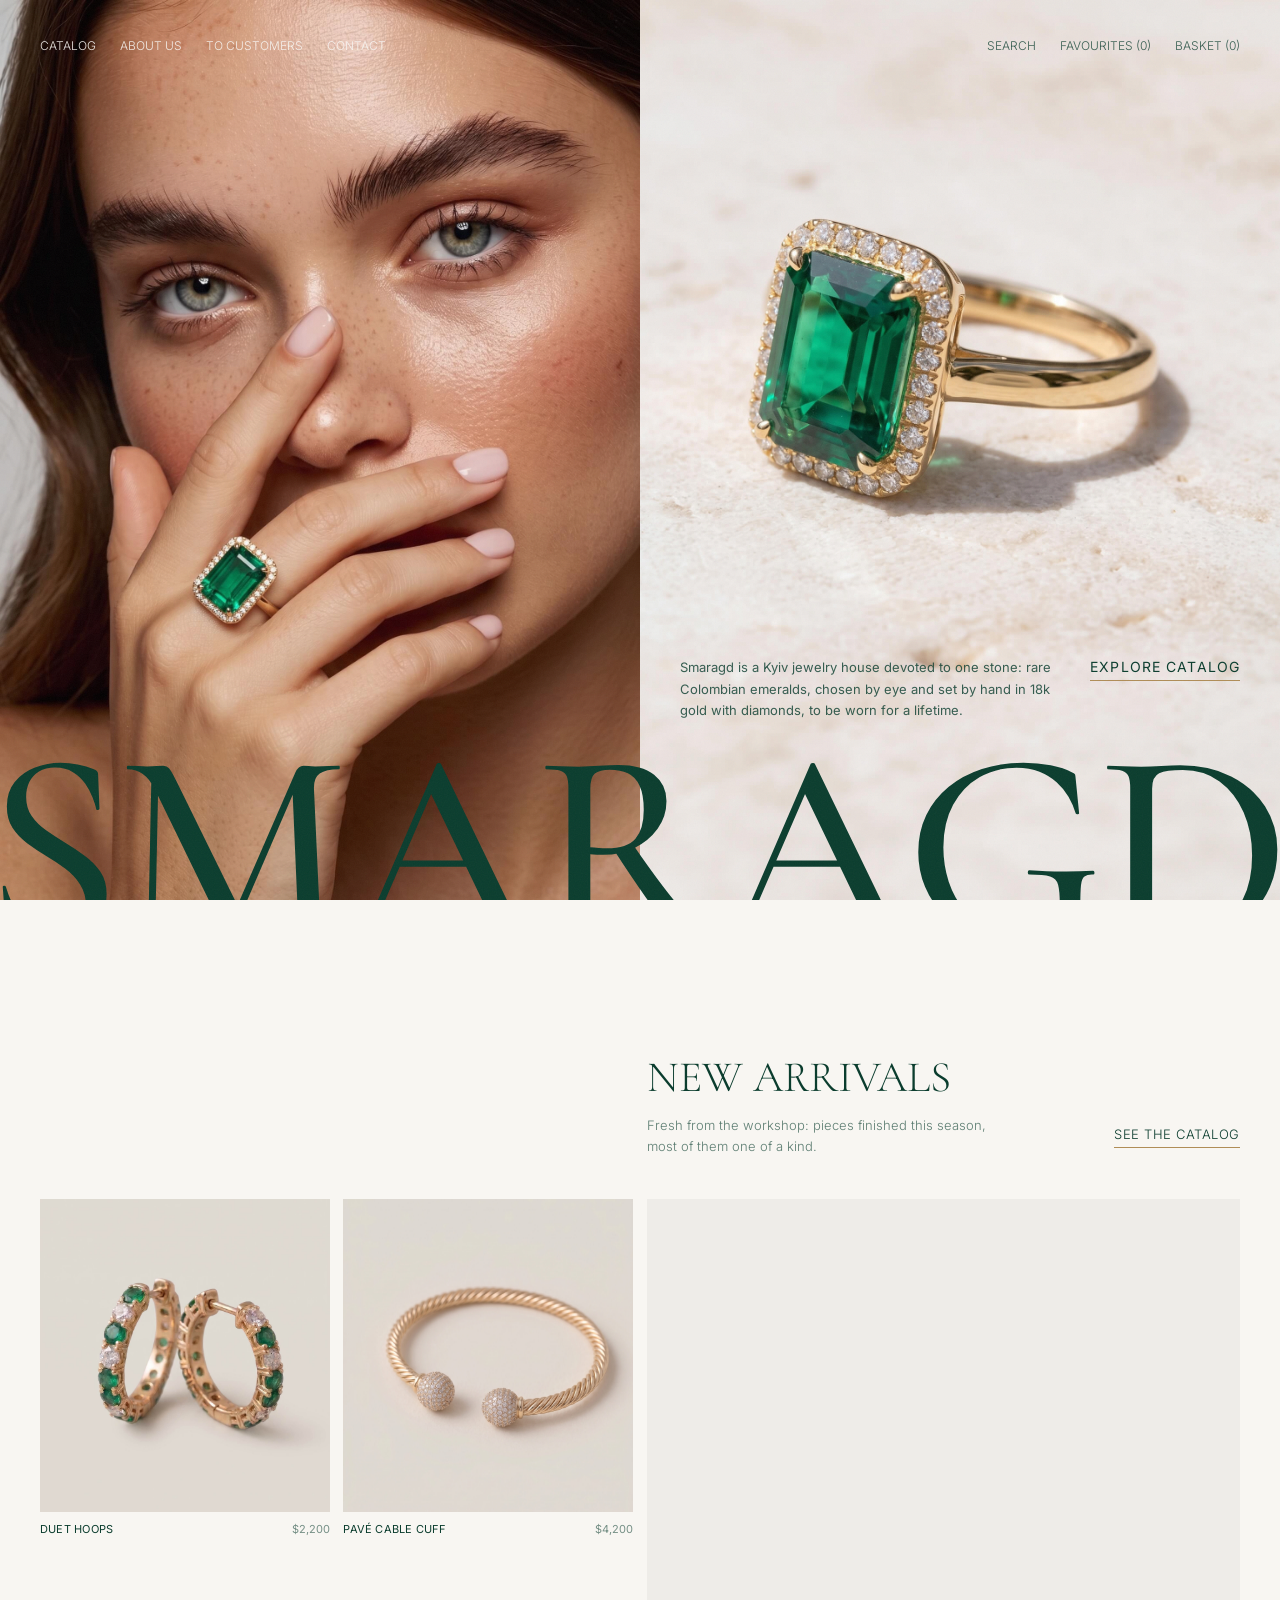
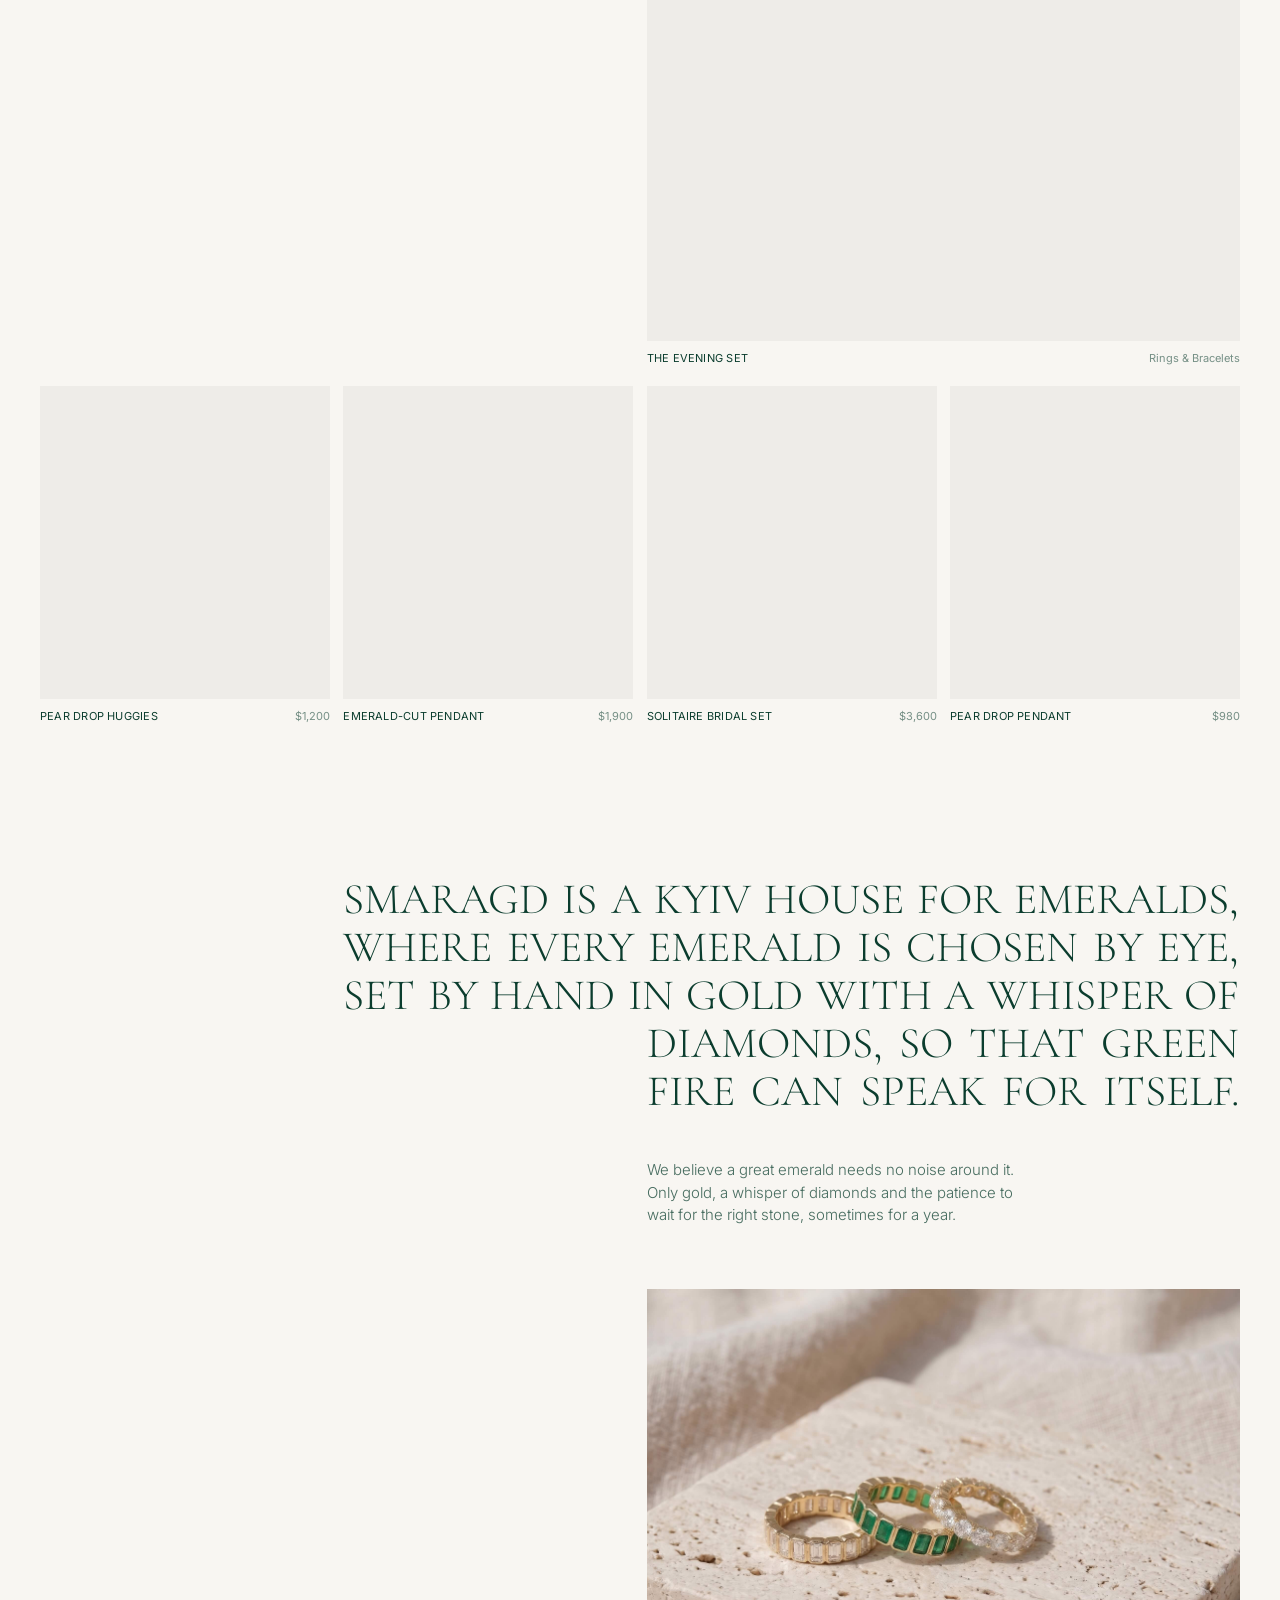
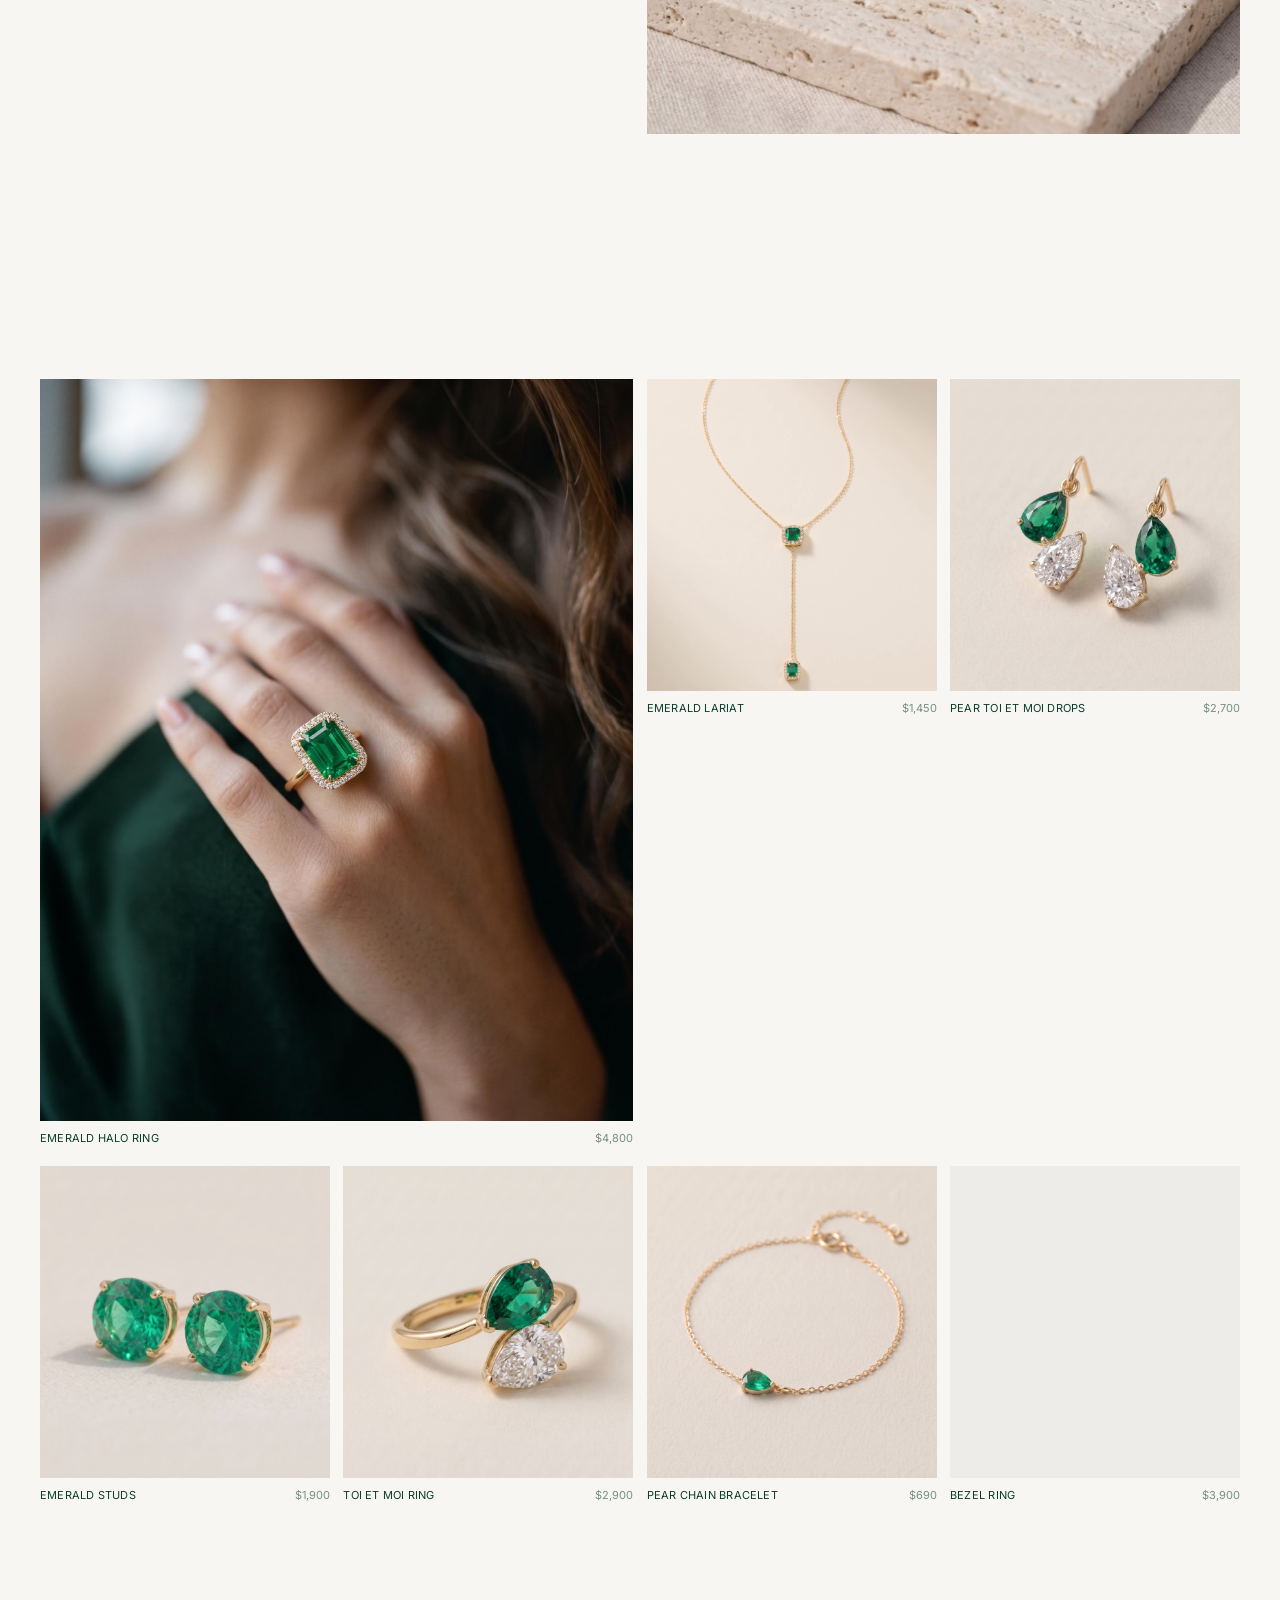
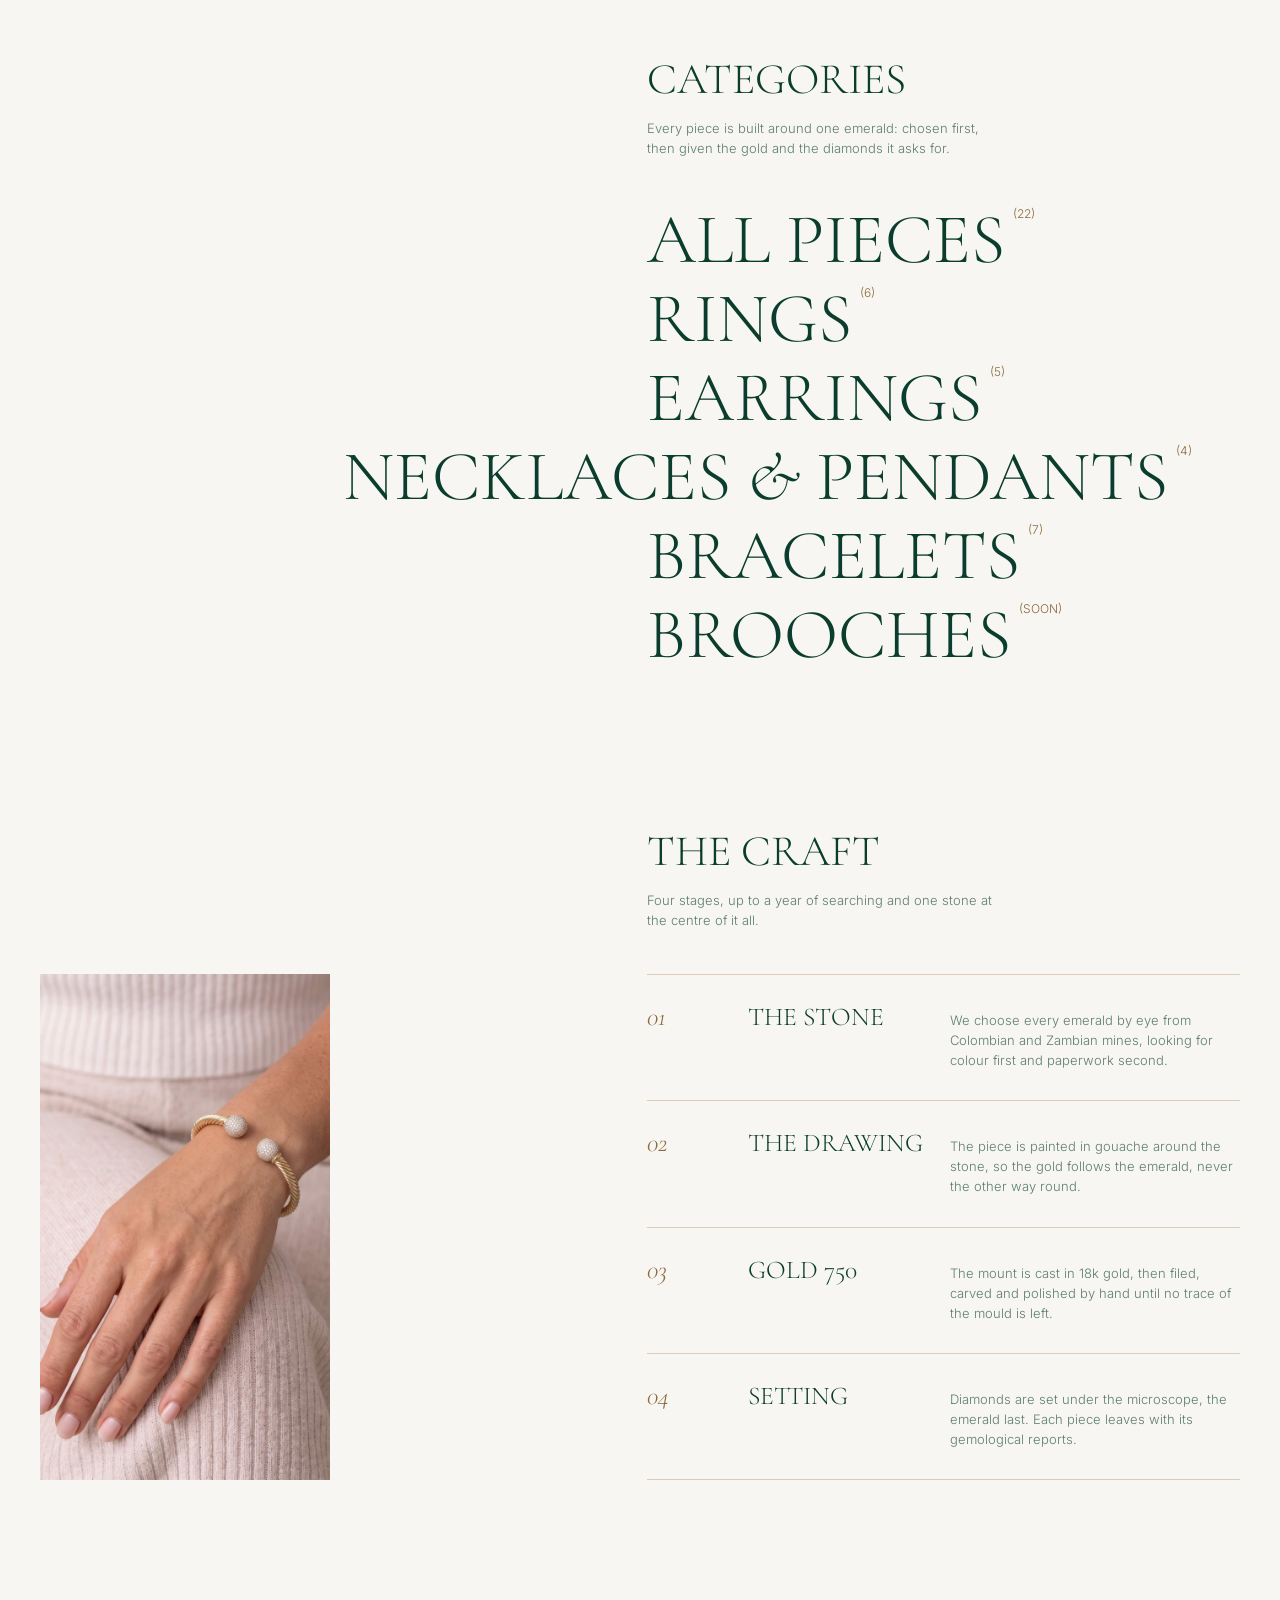
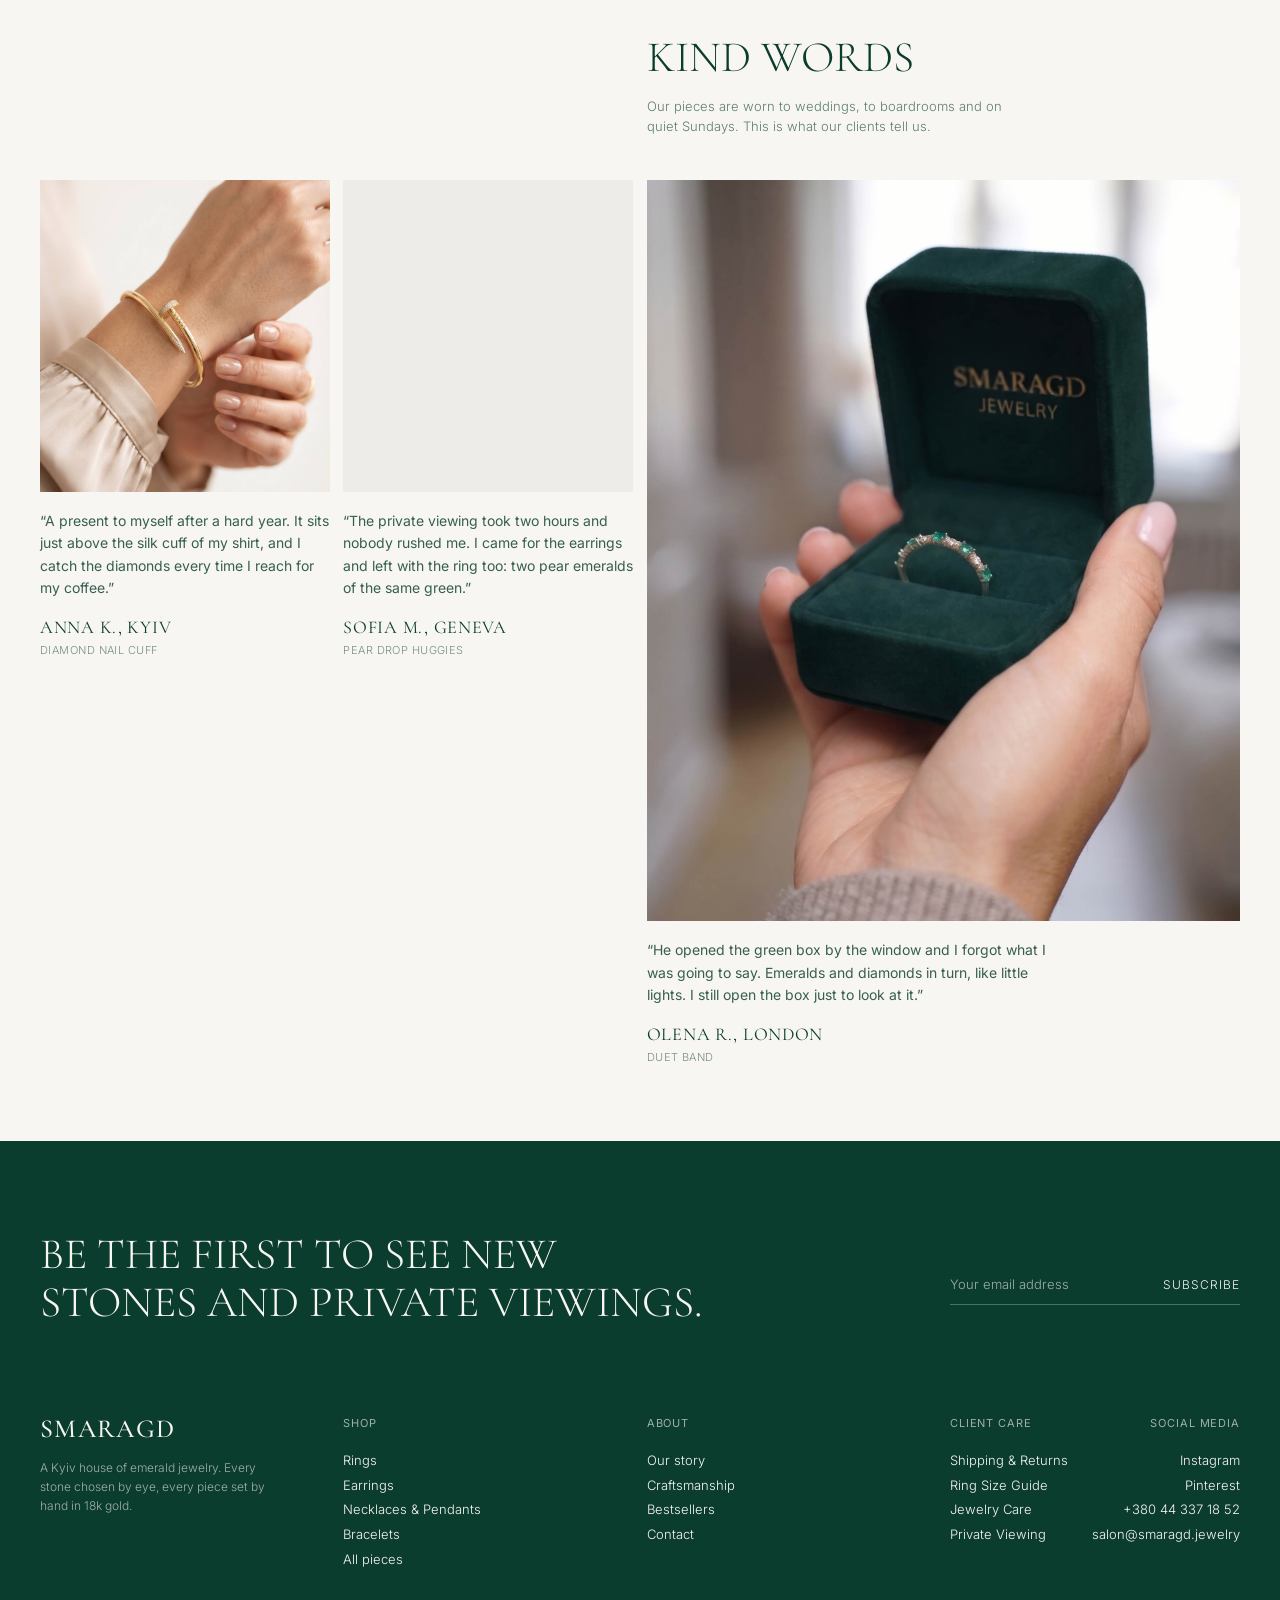
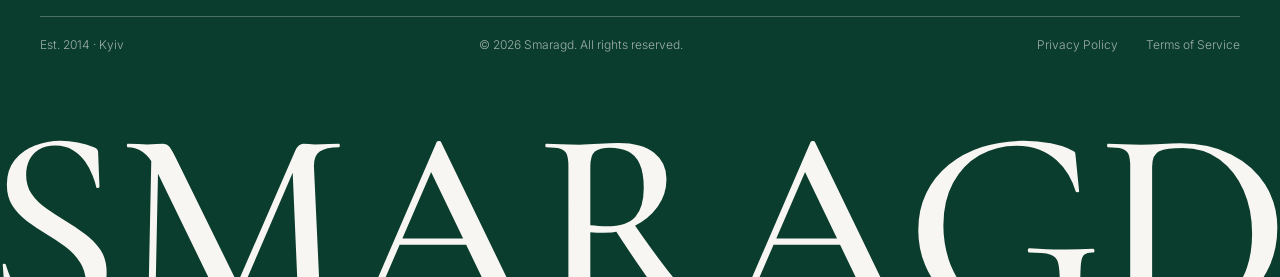
==== index.html @ 3325d234 "Add files via upload" ====
<!doctype html>
<html lang="en">
<head>
<meta charset="utf-8">
<meta name="viewport" content="width=device-width, initial-scale=1">
<title>SMARAGD — Fine Emerald Jewelry in Gold &amp; Diamonds</title>
<meta name="description" content="SMARAGD — fine jewelry with Colombian and Zambian emeralds, 18k gold and diamonds. One-of-a-kind pieces and private viewings by appointment.">
<meta property="og:title" content="SMARAGD — Fine Emerald Jewelry in Gold &amp; Diamonds">
<meta property="og:site_name" content="SMARAGD">
<meta property="og:description" content="Fine jewelry with Colombian and Zambian emeralds, 18k gold and diamonds. Private viewings in Kyiv.">
<meta property="og:image" content="/icons/og-image.jpg">
<meta name="twitter:card" content="summary_large_image">
<link rel="icon" href="icons/favicon.ico" sizes="any">
<link rel="icon" href="icons/favicon.svg" type="image/svg+xml">
<link rel="apple-touch-icon" href="icons/apple-touch-icon.png">
<link rel="manifest" href="site.webmanifest">
<meta name="theme-color" content="#0b3d2e">
<!-- the first screen: both necklace shots are needed immediately -->
<link rel="preload" as="image" href="img/hero-model.jpg" fetchpriority="high">
<link rel="preconnect" href="https://fonts.googleapis.com">
<link rel="preconnect" href="https://fonts.gstatic.com" crossorigin>
<link href="https://fonts.googleapis.com/css2?family=Cormorant+Garamond:ital,wght@0,300;0,400;0,500;1,300;1,400&family=Inter:wght@300;400;500&display=swap" rel="stylesheet">
<style>
  :root {
    --ink: #0b3d2e;
    --muted: rgba(11, 61, 46, .66);
    --line: rgba(176, 141, 87, .38);   /* thin gold rule */
    --gold: #b08d57;                   /* lines, hover, callouts */
    --gold-ink: #8a6a3b;               /* gold text: prices, numbers (readable on ivory) */
    --serif: "Cormorant Garamond", Georgia, serif;
    --sans: "Inter", system-ui, sans-serif;
    --ease: cubic-bezier(.19, 1, .22, 1);
    --reveal: 200px;
    --gx: -999px;
    --gy: -999px;

    /* site grid (from the reference): 12 columns, 40px side margins, gutter ≈1.6% of the content */
    --gut: clamp(10px, 1.04vw, 20px);   /* 20px at 1920, 15px at 1440 */
    /* one column; % resolves against whatever box uses it */
    --c: calc((100% - 11 * var(--gut)) / 12);
  }
  /* offset to the start of column N: calc(var(--c) * (N-1) + var(--gut) * (N-1)) */
  .g12 { display: grid; grid-template-columns: repeat(12, minmax(0, 1fr)); column-gap: var(--gut); }

  * { box-sizing: border-box; margin: 0; padding: 0; letter-spacing: 0; }

  body {
    overflow-x: hidden;
    color: var(--ink);
    font-family: var(--sans);
    font-weight: 300;
    background-color: #f8f6f2;
    -webkit-font-smoothing: antialiased;
  }

  a { color: inherit; text-decoration: none; }

  .stage { position: relative; width: 100%; height: 100svh; }

  /* ---------- fixed backdrop: ivory gradient + ornament ---------- */
  .backdrop {
    position: fixed; inset: 0; z-index: 0; overflow: hidden; pointer-events: none;
    background:
      radial-gradient(ellipse 60% 50% at 50% 110%, rgba(11, 61, 46, .04), transparent 70%),
      linear-gradient(180deg, #fbfaf7 0%, #f8f6f2 50%, #f2efe9 100%);
  }
  /* two whole sprigs, mirrored, rising from the lower corners: nothing cropped by the screen edge,
     nothing behind the titles or the text (the parallax moves them only a few px) */
  .orn {
    display: none;   /* v2: a clean, airy ground like the reference */
    position: absolute; inset: 0; z-index: 0;
    opacity: .3; pointer-events: none;
    will-change: transform;
  }
  .orn img { position: absolute; height: auto; width: min(15vw, 22vh); bottom: 2vh; }
  .orn .v1 { left: 2vw; }
  .orn .v2 { right: 2vw; transform: scaleX(-1); }

  /* ---------- nav: same order as the inner pages — links left, logo centre, tools right ---------- */
  .nav {
    position: absolute; z-index: 20; top: 0; left: 0; right: 0;
    padding: 28px 40px 0;
    display: grid; grid-template-columns: 1fr auto 1fr; align-items: center;
  }
  .logo { font-family: var(--serif); font-size: clamp(24px, 2.2vw, 34px); font-weight: 500; text-transform: uppercase; letter-spacing: .05em; }
  .links, .tools { display: flex; gap: 24px; font-size: 12px; text-transform: uppercase; }
  .tools { justify-self: end; }
  .links a, .tools a, .burger { opacity: .8; transition: opacity .3s; }
  .links a:hover, .tools a:hover, .burger:hover { opacity: 1; }
  .burger { display: none; background: none; border: 0; padding: 0; font: inherit; font-size: 12px; text-transform: uppercase; color: inherit; }
  /* the menu covers the whole screen under the header bar (z-index -1 inside the nav keeps the bar on top) */
  .mmenu {
    position: fixed; inset: 0; z-index: -1; display: flex; flex-direction: column;
    padding: 104px 20px 28px; background: #f8f6f2; overflow-y: auto;
    opacity: 0; visibility: hidden; transition: opacity .45s var(--ease), visibility .45s;
  }
  .nav.open .mmenu { opacity: 1; visibility: visible; }
  .mm-links a {
    display: block; padding: 9px 0; font-family: var(--serif); font-size: 32px; line-height: 1.1; text-transform: uppercase;
    opacity: 0; transform: translateY(14px); transition: opacity .5s var(--ease), transform .6s var(--ease);
  }
  .nav.open .mm-links a { opacity: 1; transform: none; }
  .mm-links a:nth-child(2) { transition-delay: .04s; } .mm-links a:nth-child(3) { transition-delay: .08s; }
  .mm-links a:nth-child(4) { transition-delay: .12s; } .mm-links a:nth-child(5) { transition-delay: .16s; }
  .mm-links a:nth-child(6) { transition-delay: .2s; }
  .mm-foot { margin-top: auto; padding-top: 28px; }
  .mm-cta {
    display: block; padding: 17px 0; text-align: center; background: var(--ink); color: #f8f6f2;
    font-size: 12px; letter-spacing: .08em; text-transform: uppercase;
  }
  .mm-contacts { margin: 22px 0 14px; font-size: 15px; line-height: 1.9; }
  .mm-contacts a { display: block; }
  .mm-small { font-size: 12px; line-height: 1.7; color: rgba(11, 61, 46, .6); }
  html.menu-open { overflow: hidden; }   /* the page under the menu does not scroll */
  .nav-l { display: flex; align-items: center; }
  .sr-title { position: absolute; width: 1px; height: 1px; overflow: hidden; clip: rect(0 0 0 0); white-space: nowrap; }

  /* ---------- v4 first screen: a diptych under a transparent header — the model (columns 1–6), the ring on stone (7–12);
     the H1 is the wordmark SMARAGD from screen edge to screen edge, its foot cut off by the bottom of the screen;
     above it a three-line note from the middle + 40px and the catalogue link on the right guide, tops aligned. js fits it all ---------- */
  .diptych { position: absolute; inset: 0; z-index: 2; display: grid; grid-template-columns: 1fr 1fr; overflow: hidden; }
  .dp-photo { position: relative; margin: 0; overflow: hidden; }
  .dp-photo img { position: absolute; inset: 0; width: 100%; height: 100%; object-fit: cover; }
  .dp-model img { object-position: 50% 25%; }
  .dp-ring img { inset: auto; height: auto; transition: transform 1.2s var(--ease); }   /* size and place: js */
  .dp-ring:hover img { transform: scale(1.025); }
  /* the piece's name and price above the ring, on a hairline leader that drops to the halo (js sets left / top);
     shown on hover / keyboard focus: the line draws down, the words fade in */
  .dp-tag {
    position: absolute; z-index: 2; left: 0; top: 0; translate: -50% -100%;
    display: flex; flex-direction: column; align-items: center;
    pointer-events: none;
  }
  .dp-tag-text {
    display: flex; gap: 14px; align-items: baseline; white-space: nowrap; padding-bottom: 12px;
    font-size: 12px; font-weight: 400; text-transform: uppercase; letter-spacing: .08em; color: var(--ink);
    opacity: 0; transform: translateY(6px); transition: opacity .5s var(--ease) .15s, transform .5s var(--ease) .15s;
  }
  .dp-tag-price { color: var(--gold-ink); }
  .dp-tag-line { width: 1px; height: 44px; background: var(--gold); transform: scaleY(0); transform-origin: 50% 100%; transition: transform .6s var(--ease); }
  .dp-tag-dot { width: 5px; height: 5px; margin-top: -1px; border-radius: 50%; background: var(--gold); opacity: 0; transition: opacity .3s; }
  .dp-ring:hover .dp-tag-text, .dp-ring:focus-visible .dp-tag-text { opacity: 1; transform: none; }
  .dp-ring:hover .dp-tag-line, .dp-ring:focus-visible .dp-tag-line { transform: none; }
  .dp-ring:hover .dp-tag-dot, .dp-ring:focus-visible .dp-tag-dot { opacity: 1; }

  /* the header over the photos: light over her skin, emerald over the stone;
     no small logo here — the SMARAGD wordmark below is the logo of this screen (kept in the grid so the links stay put) */
  .stage .links a { color: #f8f6f2; opacity: .92; }
  .stage .tools a { color: var(--ink); }
  .stage .logo { visibility: hidden; }

  .dp-word {
    position: absolute; z-index: 3; left: 0; top: 0; margin: 0;
    font-family: var(--serif); font-weight: 500; line-height: 1;
    color: var(--ink); white-space: nowrap; pointer-events: none;
  }
  .dp-word > span:first-child { display: inline-block; letter-spacing: -.02em; }   /* on the span: the global reset zeroes it */

  .dp-copy {
    position: absolute; z-index: 3; right: 40px; bottom: 0;
    left: calc(50% + 40px);   /* 40px from the middle, as the right side is 40px from the edge */
    display: flex; justify-content: space-between; align-items: flex-start; gap: 32px;
  }
  .dp-text {
    font-size: 13px; font-weight: 400; line-height: 1.65; color: rgba(11, 61, 46, .82);
    text-wrap: pretty;
  }
  .dp-link {
    flex: none; margin-top: 3px;   /* cap height of the link = cap height of the note's first line */
    font-size: 14px; font-weight: 400; text-transform: uppercase; letter-spacing: .08em; line-height: 1;
    color: var(--ink); padding-bottom: 6px; border-bottom: 1px solid var(--gold);
    transition: color .3s, border-color .3s;
  }
  .dp-link:hover { font-weight: 500; border-color: currentColor; }   /* same colour, a step heavier: the contrast stays */

  /* ---------- second screen: philosophy ---------- */
  .sec-philosophy {
    position: relative; z-index: 6;
    padding: var(--sec-y) 40px;
  }
  .philo { max-width: 1440px; margin: 0 auto; }
  .philo-title {
    font-family: var(--serif); font-weight: 300;
    font-size: clamp(36px, 3.4vw, 52px);   /* = the section titles */
    line-height: 1.1; text-transform: uppercase; color: var(--ink);
  }
  /* staircase on the quarter guides: three lines from column 4, the last two from the middle guide (column 7);
     every line ends on the right guide (js spreads the small leftover between its words) */
  .philo-title .ln { display: block; white-space: nowrap; padding-left: var(--o, 0); }
  .philo-title .ln:nth-child(-n+3) { --o: calc(var(--c) * 3 + var(--gut) * 3); }
  .philo-title .ln:nth-child(n+4) { --o: calc(var(--c) * 6 + var(--gut) * 6); }
  .philo-title .ln > span { display: inline-block; }

  .philo-body { margin-top: 44px; align-items: start; }
  .philo-text { grid-column: 7 / span 4; max-width: 380px; }   /* the middle guide, as the note on the first screen */
  .philo-text p { font-size: 15px; line-height: 1.5; color: rgba(11, 61, 46, .75); margin-bottom: 26px; }
  /* reserved spot where the piece lands */
  .philo-text { grid-row: 1; }
  .philo-photo { grid-column: 7 / -1; grid-row: 2; margin-top: 36px; aspect-ratio: 4 / 3; }   /* the right half, from the column-7 guide to the edge of the grid */
  .philo-title .lm { display: none; }

  /* ---------- shared for blocks 3–5 ---------- */
  /* one rhythm for the whole page: section padding and title → content gap */
  /* one rhythm: every block pads top and bottom by --sec-y, so the gap between any two blocks is the same (2 × --sec-y) */
  :root { --sec-y: clamp(60px, 6vw, 92px); --head-gap: clamp(32px, 3.4vw, 52px); }
  .sec { position: relative; z-index: 6; padding: var(--sec-y) 40px; }
  .sec-new { padding-top: calc(var(--sec-y) * 2); }   /* the first block after the first screen: the same full gap */
  .wrap { max-width: 1440px; margin: 0 auto; }
  .h-sec {
    font-family: var(--serif); font-weight: 300; font-size: 36px;
    line-height: 1.1; text-transform: uppercase;
  }
  .lead { font-size: 13px; line-height: 1.55; color: rgba(11, 61, 46, .65); }
  .ulink-sm {
    display: inline-block; font-size: 13px; letter-spacing: .04em; text-transform: uppercase;
    padding-bottom: 5px; border-bottom: 1px solid var(--gold); transition: border-color .3s;
  }
  .ulink-sm:hover { border-color: var(--ink); }
  .sec-more { display: none; }
  .reveal { opacity: 0; transform: translateY(24px); transition: opacity 1.2s var(--ease), transform 1.2s var(--ease); }
  .reveal.in { opacity: 1; transform: none; }

  /* ---------- blocks 2 and 3: product tiles on the quarter guides (1 / 4 / 7 / 10) ----------
     a lifestyle photo over two quarters and two rows (the first screen's split again), small tiles one quarter each */
  .tiles { align-items: start; row-gap: calc(var(--gut) * 1.6); }
  .tiles .ph { aspect-ratio: 13 / 14; background: #eeece8; }
  .tiles .t-big .ph { aspect-ratio: 4 / 5; }
  /* the big photos zigzag against the first screen: model on the left, then new arrivals right, bestsellers left */
  .na-grid .t-big { grid-column: 7 / span 6; grid-row: 1 / span 2; }
  .na-grid .t-s:nth-child(2) { grid-column: 1 / span 3; grid-row: 1; }
  .na-grid .t-s:nth-child(3) { grid-column: 4 / span 3; grid-row: 1; }
  .bs-grid .t-s:nth-child(1) { grid-column: 7 / span 3; grid-row: 1; }
  .bs-grid .t-s:nth-child(2) { grid-column: 10 / span 3; grid-row: 1; }
  .bs-grid .t-big { grid-column: 1 / span 6; grid-row: 1 / span 2; }
  /* the row of four under the big photo */
  .tiles .t-s:nth-child(n+4) { grid-row: 3; grid-column: span 3; }

  /* section heads on the middle guide (column 7), the link on the last one */
  .bs-head { align-items: end; margin-bottom: var(--head-gap); }
  .bs-head .h-sec { grid-column: 7 / span 4; font-size: clamp(36px, 3.4vw, 52px); }
  .bs-head .ulink-sm { grid-column: 11 / -1; justify-self: end; margin-bottom: .6em; }
  .prod { display: block; }
  .prod .ph { position: relative; overflow: hidden; background: #eeece8; }
  .prod .ph img {
    position: absolute; inset: 0; width: 100%; height: 100%;
    object-fit: cover; transition: transform 1.2s var(--ease);
  }
  .prod .ph.contain img { object-fit: contain; padding: 8%; }
  .prod:not(.has-alt):hover .ph img { transform: scale(1.04); }   /* big photos, reviews and pieces without a macro shot: the slow zoom */
  /* product tiles with a macro shot cross-fade to it instead (desktop with a mouse; the photo is added by shop.js) */
  .prod .ph img.alt { opacity: 0; transition: opacity .7s var(--ease); }
  @media (hover: hover) and (min-width: 768px) {
    .prod.has-alt:hover .ph img.alt { opacity: 1; }
  }
  /* one quiet line under each photo: the name on the left, the price on the right */
  .prod .cap { display: flex; justify-content: space-between; align-items: baseline; gap: 16px; padding-top: 10px; }
  .prod .name { font-size: 11px; font-weight: 400; text-transform: uppercase; letter-spacing: .02em; color: var(--ink); }
  .prod .price { flex: none; font-size: 11px; font-weight: 400; color: rgba(11, 61, 46, .55); }

  /* ---------- block 4: categories ---------- */
  /* header on the middle guide (column 7), as the other section titles */
  .cat-head { margin-bottom: var(--head-gap); }
  .cat-head > div { grid-column: 7 / span 4; }
  .cat-head .h-sec { margin-bottom: 14px; font-size: clamp(36px, 3.4vw, 52px); }
  .cat-head .lead { max-width: 340px; }
  .cat-box { position: relative; }
  .cat-list { list-style: none; position: relative; z-index: 3; } /* words stay above the floating photo */
  .cat-list li { line-height: 1.15; grid-column: var(--from, 1) / -1; }
  .cat-list a {
    display: inline-block;
    font-family: var(--serif); font-weight: 300; text-transform: uppercase;
    font-size: clamp(46px, 5.5vw, 88px); line-height: 1.12;   /* "Necklaces & Pendants" fits from column 4 */
    transition: color .4s, opacity .4s;
  }
  .cat-list sup {
    font-family: var(--sans); font-size: 12px; font-weight: 300;
    color: var(--gold-ink); vertical-align: top; margin-left: 8px;
    position: relative; top: .5em;
  }
  .cat-list:hover a { opacity: .45; }
  .cat-list a:hover, .cat-list a:focus-visible, .cat-list a.on { opacity: 1; }
  /* one guide for every word: column 4 */
  /* every word on the middle guide (column 7), the long "Necklaces & Pendants" on column 4 in one line */
  .cat-list li { --from: 7; }
  .cat-list li.long { --from: 4; }
  .cat-list li.long a { white-space: nowrap; }
  /* floating photo: landscape, on the left quarter (columns 1–3), level with the hovered word, kept inside the viewport by JS */
  .cat-photo {
    position: absolute; z-index: 1;
    left: 0; top: var(--py, 0);
    width: calc(var(--c) * 3 + var(--gut) * 2); aspect-ratio: 4 / 3;
    background: #eeece8; overflow: hidden; pointer-events: none;
    opacity: 0;
    transition: opacity .5s var(--ease), top .7s var(--ease);
  }
  .cat-box.show .cat-photo { opacity: 1; }
  .cat-photo img {
    position: absolute; inset: 0; width: 100%; height: 100%; object-fit: cover;
    opacity: 0; transform: scale(1.06);
    transition: opacity .8s var(--ease), transform 1.2s var(--ease);
  }
  .cat-photo img.contain { object-fit: contain; padding: 10%; }
  .cat-photo img.on { opacity: 1; transform: none; }

  /* ---------- shared section head: title on column 5, optional link flush right (col 10–12) ---------- */
  .sec-head { align-items: end; margin-bottom: var(--head-gap); }
  .sec-head > div { grid-column: 7 / span 4; }
  .sec-head .h-sec { font-size: clamp(36px, 3.4vw, 52px); }
  .sec-head .lead { max-width: 360px; margin-top: 14px; }
  .sec-head .ulink-sm { grid-column: 11 / -1; justify-self: end; margin-bottom: .6em; }
  .media { overflow: hidden; background: #eeece8; }
  .media img { width: 100%; height: 100%; object-fit: cover; display: block; }
  .line { border-top: 1px solid var(--line); }

  /* ---------- block 5: the craft ---------- */
  /* the photo stretches to the steps list: top edge = first line, bottom edge = last line */
  .craft { align-items: stretch; }
  .craft-photo { grid-column: 1 / span 3; position: relative; }   /* one card wide (columns 1–3), as tall as the steps */
  .craft-photo img { position: absolute; inset: 0; }
  /* the steps fill the right half, columns 7–12 = 6 equal columns, so an inner 6-col grid stays on the site grid */
  .craft-steps { grid-column: 7 / -1; list-style: none; }
  .step {
    display: grid; grid-template-columns: repeat(6, minmax(0, 1fr)); column-gap: var(--gut);
    align-items: baseline; padding: 26px 0 30px;
  }
  .step:last-child { border-bottom: 1px solid var(--line); }
  .step .num { grid-column: 1; font-family: var(--serif); font-style: italic; font-weight: 300; font-size: 26px; color: var(--gold-ink); }
  .step h3 {
    grid-column: 2 / span 2;
    font-family: var(--serif); font-weight: 300; text-transform: uppercase;
    font-size: clamp(22px, 2vw, 32px); line-height: 1.05;
  }
  .step p { grid-column: 4 / -1; font-size: 13px; line-height: 1.55; color: rgba(11, 61, 46, .65); } /* = site column 10 */


  /* ---------- block 6: reviews ---------- */
  /* the new arrivals' top row: the big photo on the left half (columns 1–6), two tiles beside it (7–9, 10–12) */
  .ins-grid { align-items: start; row-gap: calc(var(--gut) * 1.6); }
  .ins-grid figure { margin: 0; }
  .ins-grid .prod:nth-child(2) { grid-column: 7 / span 6; grid-row: 1; }   /* big review on the right, against the craft photo on the left */
  .ins-grid .prod:nth-child(1) { grid-column: 1 / span 3; grid-row: 1; }
  .ins-grid .prod:nth-child(3) { grid-column: 4 / span 3; grid-row: 1; }
  .ins-grid .prod:nth-child(2) .ph { aspect-ratio: 4 / 5; }
  .ins-grid .prod:nth-child(1) .ph, .ins-grid .prod:nth-child(3) .ph { aspect-ratio: 13 / 14; }
  .rev .cap { display: block; padding-top: 18px; }   /* reviews keep their stacked quote, not the one-line product caption */

  /* the quote in the reading face (Inter), the name as the accent in Cormorant capitals */
  .rev blockquote {
    margin: 0 0 18px; max-width: 420px;
    font-size: clamp(14px, 1.05vw, 16px); font-weight: 400; line-height: 1.6; color: rgba(11, 61, 46, .82);
    text-wrap: pretty;
  }
  .rev .who {
    display: block; font-family: var(--serif); font-weight: 400; font-size: clamp(18px, 1.4vw, 22px);
    line-height: 1.1; letter-spacing: .04em; text-transform: uppercase; color: var(--ink);
  }
  .rev .item { display: block; font-size: 11px; letter-spacing: .04em; text-transform: uppercase; color: rgba(11, 61, 46, .55); margin-top: 6px; }

  /* ---------- site footer (reference: a big call to subscribe, the house + four link columns, a legal row,
     and the wordmark from edge to edge, cut by the bottom of the page) on the deep emerald plate ---------- */
  .site-footer {
    --f-line: rgba(248, 246, 242, .28);
    --f-muted: rgba(248, 246, 242, .62);
    position: relative; z-index: 6; overflow: hidden;
    background: var(--ink); color: #f8f6f2;
    padding: clamp(64px, 7vw, 112px) 40px 0;
  }
  .f-top { align-items: end; }
  .f-cta {
    grid-column: 1 / span 8;
    font-family: var(--serif); font-weight: 300; font-size: clamp(36px, 3.4vw, 52px); line-height: 1.1;   /* = the section titles */
    text-transform: uppercase;
    text-wrap: balance;
  }
  .f-cta em { font-style: normal; }
  .f-news { grid-column: 10 / -1; }
  .news-form { display: flex; align-items: flex-end; gap: 14px; border-bottom: 1px solid var(--f-line); transition: border-color .3s; }
  .news-form input {
    flex: 1; min-width: 0; font: inherit; font-size: 13px; color: #f8f6f2;
    background: transparent; border: 0; padding: 0 0 12px; outline: none;
  }
  .news-form input::placeholder { color: var(--f-muted); }
  .news-form button {
    font: inherit; font-size: 12px; text-transform: uppercase; letter-spacing: .08em; color: #f8f6f2;
    background: none; border: 0; padding: 0 0 12px; white-space: nowrap; cursor: pointer;
  }
  .news-form:focus-within { border-color: var(--gold); }
  .f-msg { font-size: 11px; color: var(--f-muted); margin-top: 10px; min-height: 1em; }

  /* quarter guides: the house (with its contacts) on columns 1–3, the link columns on 4, 7 and 10 */
  .f-mid { margin-top: clamp(64px, 7vw, 112px); align-items: start; }
  .f-brand { grid-column: 1 / span 3; }
  .f-logo { font-family: var(--serif); font-weight: 500; font-size: 26px; letter-spacing: .05em; line-height: 1; margin-bottom: 16px; }
  .f-about { max-width: 230px; font-size: 12px; line-height: 1.6; color: var(--f-muted); }
  /* desktop: the house on column 1, Shop on 4, About on 7, Client care on 10, Social media set flush right to column 12 */
  .f-brand, .f-shop, .f-house, .f-care, .f-social { grid-row: 1; }
  .f-shop { grid-column: 4 / span 3; }
  .f-house { grid-column: 7 / span 3; }
  .f-care { grid-column: 10 / span 2; }
  .f-social { grid-column: 10 / -1; justify-self: end; text-align: right; }
  .f-contact { list-style: none; margin-top: 22px; }
  .f-contact li { font-size: 13px; line-height: 1.9; }
  .f-contact a { text-decoration: underline; text-decoration-color: transparent; text-underline-offset: 3px; transition: text-decoration-color .3s; }
  .f-contact a:hover { text-decoration-color: var(--gold); }
  .f-col h4 { font-size: 11px; font-weight: 400; text-transform: uppercase; letter-spacing: .08em; color: var(--f-muted); margin-bottom: 18px; }
  .f-col ul { list-style: none; }
  .f-col li { font-size: 13px; line-height: 1.9; }
  .f-col a, .f-legal a { text-decoration: underline; text-decoration-color: transparent; text-underline-offset: 3px; transition: text-decoration-color .3s; }
  .f-col a:hover, .f-legal a:hover { text-decoration-color: var(--gold); }

  .f-bottom {
    display: flex; justify-content: space-between; align-items: baseline; gap: 24px;
    margin-top: clamp(36px, 3.5vw, 56px); padding-top: 20px; border-top: 1px solid var(--f-line);
    font-size: 12px; color: var(--f-muted);
  }
  .f-legal { display: flex; gap: 28px; }

  /* the wordmark: ink from edge to edge (js), the foot of the letters hidden below the page */
  .f-mark {
    margin: clamp(28px, 3vw, 48px) -40px 0;
    font-family: var(--serif); font-weight: 500; line-height: 1; color: #f8f6f2;
    white-space: nowrap;
  }
  .f-mark span { display: inline-block; letter-spacing: -.02em; }   /* on the span: the global reset zeroes it */

  /* ---------- overlays ---------- */
  .grain {
    position: fixed; inset: 0; z-index: 30; pointer-events: none; opacity: .045;
    background-image: url("data:image/svg+xml,%3Csvg xmlns='http://www.w3.org/2000/svg' width='220' height='220'%3E%3Cfilter id='n'%3E%3CfeTurbulence type='fractalNoise' baseFrequency='.85' numOctaves='3' stitchTiles='stitch'/%3E%3C/filter%3E%3Crect width='100%25' height='100%25' filter='url(%23n)'/%3E%3C/svg%3E");
  }

  /* ---------- entrance ---------- */
  @keyframes rise {
    from { opacity: 0; translate: 0 28px; }
    to { opacity: 1; translate: 0 0; }
  }
  @keyframes fade { from { opacity: 0; } to { opacity: 1; } }
  .dp-model, .dp-ring, .dp-word { opacity: 0; animation: fade 1.4s ease forwards; }
  .dp-ring { animation-delay: .25s; }  .dp-word { animation-delay: .45s; }
  .dp-copy { opacity: 0; animation: rise 1.6s var(--ease) .6s forwards; }
  @media (prefers-reduced-motion: reduce) {
    .dp-model, .dp-ring, .dp-word, .dp-copy { animation: none; opacity: 1; }
  }
  /* ---------- responsive ---------- */
  @media (max-width: 1023px) {
    .philo-title { font-size: clamp(26px, 5.6vw, 44px); line-height: 1.1; }
    .philo-title .ln { white-space: normal; }
    .philo-title .ln:nth-child(-n+2) { --o: 0; }
    .philo-title .ln:nth-child(n+3) { --o: calc(var(--c) * 2 + var(--gut) * 2); }
    .philo-body { display: flex; flex-direction: column; align-items: center; margin-top: 32px; }
    .philo-text { max-width: 440px; text-align: center; }
    .philo-photo { width: 100%; max-width: 440px; margin-top: 28px; }
    /* header like the inner pages: menu button left, logo centre, basket right */
    .links { display: none; }
    .burger { display: block; justify-self: start; }
    .tools a:not(.keep) { display: none; }
    .stage .burger { color: #f8f6f2; opacity: .92; }   /* the menu button sits over the model */

    /* phones & tablets: the whole necklace under the header, the wordmark across its upper strands,
       the note and the link at the bottom (js sizes the necklace to the space between them) */
  }
  @media (min-width: 768px) and (max-width: 1199px) {
    /* tablets: Client care and Social media no longer share the last quarter — two rows of link columns */
    .f-mid { row-gap: 40px; }
    .f-brand { grid-column: 1 / span 4; grid-row: 1 / span 2; }
    .f-shop { grid-column: 5 / span 4; grid-row: 1; }
    .f-house { grid-column: 9 / -1; grid-row: 1; }
    .f-care { grid-column: 5 / span 4; grid-row: 2; }
    .f-social { grid-column: 9 / -1; grid-row: 2; justify-self: stretch; text-align: left; }
    .f-news { grid-column: 8 / -1; }
  }
  @media (max-width: 767px) {
    /* phones: only the model, full screen; the line and the link in light type over her, the wordmark in emerald */
    .diptych { display: block; }
    .dp-model { position: absolute; inset: 0; }
    .dp-ring { display: none; }
    .dp-copy { left: 20px; right: 20px; flex-direction: column; align-items: flex-start; gap: 18px; }
    .dp-text { max-width: 300px; color: #f8f6f2; }
    .dp-word { color: #f8f6f2; }   /* on her skin the emerald goes muddy: light, like the note above and the footer's wordmark */
    .dp-link { color: #f8f6f2; border-color: rgba(248, 246, 242, .7); }
    .stage .tools a { color: #f8f6f2; }
    /* with the menu open the bar sits on ivory: emerald type and the logo back in the centre */
    .stage .nav.open .burger, .stage .nav.open .tools a { color: var(--ink); opacity: 1; }
    .stage .nav.open .logo { visibility: visible; color: var(--ink); }
    :root { --sec-y: 48px; --head-gap: 28px; }
    .sec { padding: var(--sec-y) 20px; }
    .sec-new { padding-top: calc(var(--sec-y) * 2); }
    /* philosophy: one flowing sentence, four full lines from the first guide, the rest from the column-4 guide
       (the same guide as the 4th bestseller); the note closes the block, left-aligned across the full width */
    .sec-philosophy { padding-left: 20px; padding-right: 20px; }
    .philo-title .ln { display: none; }
    .philo-title .lm { display: block; }
    .philo-title .lm-b { padding-left: calc(var(--c) * 3 + var(--gut) * 3); }
    .philo-body { align-items: stretch; }
    .philo-text { max-width: none; text-align: left; }
    .philo-photo { max-width: none; }
    .bs-head .h-sec, .cat-head .h-sec { font-size: 32px; }
    .bs-head .h-sec { grid-column: 1 / span 7; }
    .bs-head .ulink-sm { grid-column: 8 / -1; }
    /* tiles on phones: two per row, the lifestyle photo full width (in the order of the markup) */
    .tiles { row-gap: 20px; }
    /* a long price label ("Price on request") folds into two right-aligned lines */
    .prod .price { flex: 0 1 auto; max-width: 5.6em; text-align: right; line-height: 1.35; }
    .na-grid .t-s:nth-child(n), .bs-grid .t-s:nth-child(n) { grid-row: auto; grid-column: span 6; }
    .na-grid .t-big, .bs-grid .t-big { grid-row: auto; grid-column: 1 / -1; }
    .cat-head > div { grid-column: 1 / -1; }
    /* phones: bigger words, all on the first guide, no hover photo */
    .cat-list a { font-size: clamp(34px, 10.5vw, 48px); }
    .cat-list sup { font-size: 10px; margin-left: 4px; }
    .cat-list li, .cat-list li:nth-child(1) { --from: 1; }
    .cat-photo { display: none; }
    .cat-list li.long { --from: 1; }
    .cat-list li.long a { white-space: normal; }

    .sec-head > div { grid-column: 1 / span 8; }
    .sec-head .h-sec { font-size: 32px; }
    .sec-head > .ulink-sm, .bs-head > .ulink-sm { display: none; }
    .sec-more { display: table; margin-top: 32px; white-space: nowrap; }
    .bs-head .h-sec { grid-column: 1 / -1; }
    .sec-head > div { grid-column: 1 / -1; }

    .craft-photo { grid-column: 1 / -1; aspect-ratio: 4 / 3; margin-bottom: var(--head-gap); }
    .craft-photo img { position: static; }
    .craft-steps { grid-column: 1 / -1; }
    .step { padding: 20px 0 22px; row-gap: 10px; grid-template-columns: 40px minmax(0, 1fr); column-gap: 12px; }   /* the number in a narrow lane, text close beside it */
    .step .num { grid-column: 1; font-size: 22px; }
    .step h3 { grid-column: 2; font-size: 26px; }
    .step p { grid-column: 2; }

    /* phones: the two smaller photos side by side, the big one full width */
    /* phones: the reviews as a horizontal strip, swiped card by card; the next card peeks in from the right */
    .ins-grid {
      display: flex; gap: 12px; overflow-x: auto; scroll-snap-type: x mandatory;
      margin: 0 -20px; padding: 0 20px 4px; scroll-padding: 0 20px; scrollbar-width: none;
    }
    .ins-grid::-webkit-scrollbar { display: none; }
    .ins-grid .prod:nth-child(n) { flex: 0 0 90%; scroll-snap-align: start; }   /* the next card only peeks in */
    .ins-grid .prod:nth-child(2) { order: -1; }
    .ins-grid .prod:nth-child(n) .ph { aspect-ratio: 4 / 5; }


    /* footer: the call and the field full width, the link columns two by two, the legal row stacked */
    .site-footer { padding: 56px 20px 0; }
    .f-cta, .f-news, .f-brand { grid-column: 1 / -1; }
    .f-cta { font-size: 32px; }
    .f-top { row-gap: 32px; }
    .f-mid { row-gap: 36px; margin-top: 56px; }
    .f-shop, .f-care { grid-column: 1 / span 6; }
    .f-brand, .f-shop, .f-house, .f-care, .f-social { grid-row: auto; }
    .f-house, .f-social { grid-column: 7 / -1; justify-self: stretch; text-align: left; }
    .f-bottom { flex-direction: column; align-items: stretch; gap: 10px; }
    /* Privacy on the first guide, Terms on the column-7 guide (with About and Social media) */
    .f-legal { display: grid; grid-template-columns: 1fr 1fr; column-gap: var(--gut); }
    .f-mark { margin-left: -20px; margin-right: -20px; }
  }
  @media (max-width: 720px) {
    .nav { padding: 22px 20px 0; }
    .logo { font-size: 22px; }
    .sec-philosophy { padding: var(--sec-y) 20px; }
  }
</style>
</head>
<body>

<div class="backdrop" aria-hidden="true">
  <div class="orn">
    <img class="v1" src="img/orn-vine.svg" alt="">
    <img class="v2" src="img/orn-vine.svg" alt="">
  </div>
</div>

<main>
<section class="stage">

  <!-- same structure as the inner pages' header (js/shop.js): links left, logo centre, tools right -->
  <nav class="nav" aria-label="Main">
    <div class="nav-l">
      <button class="burger" type="button" aria-expanded="false">Menu</button>
      <div class="links">
        <a href="catalog.html">Catalog</a>
        <a href="about.html">About us</a>
        <a href="customers.html">To customers</a>
        <a href="contact.html">Contact</a>
      </div>
    </div>
    <a class="logo" href="index.html">SMARAGD</a>
    <div class="tools">
      <a href="catalog.html#search">Search</a>
      <a href="favourites.html">Favourites (<span data-fav-count>0</span>)</a>
      <a class="keep" href="cart.html">Basket (<span data-cart-count>0</span>)</a>
    </div>
    <!-- phones & tablets: a full-screen ivory menu — the pages above, a way to reach a person below -->
    <div class="mmenu">
      <div class="mm-links">
        <a href="catalog.html">Catalog</a>
        <a href="about.html">About us</a>
        <a href="customers.html">To customers</a>
        <a href="contact.html">Contact</a>
        <a href="favourites.html">Favourites (<span data-fav-count>0</span>)</a>
        <a href="catalog.html#search">Search</a>
      </div>
      <div class="mm-foot">
        <a class="mm-cta" href="contact.html?topic=viewing">Book a private viewing</a>
        <div class="mm-contacts">
          <a href="tel:+380443371852">+380 44 337 18 52</a>
          <a href="mailto:salon@smaragd.jewelry">salon@smaragd.jewelry</a>
        </div>
        <p class="mm-small"><a href="#">Instagram</a> · <a href="#">Telegram</a><br>17 Velyka Zhytomyrska St, Kyiv</p>
      </div>
    </div>
  </nav>

  <div class="diptych">
    <figure class="dp-photo dp-model">
      <img src="img/hero-model.jpg" fetchpriority="high" alt="A woman with freckles touching her face, wearing an emerald-cut emerald ring with a diamond halo">
    </figure>
    <a class="dp-photo dp-ring" href="product.html?id=halo-ring">
      <img src="img/hero-ring.jpg" alt="Emerald-Cut Halo Ring in 18k yellow gold on stone">
      <span class="dp-tag"><span class="dp-tag-text"><span class="dp-tag-name">Emerald Halo Ring</span><span class="dp-tag-price" data-price="halo-ring">$4,800</span></span><span class="dp-tag-line"></span><span class="dp-tag-dot"></span></span>
    </a>
    <div class="dp-copy">
      <p class="dp-text">Smaragd is a Kyiv jewelry house devoted to one stone: rare Colombian emeralds, chosen by eye and set by hand in 18k gold with diamonds, to be worn for a lifetime.</p>
      <a class="dp-link" href="catalog.html">Explore catalog</a>
    </div>
    <h1 class="dp-word"><span aria-hidden="true">SMARAGD</span><span class="sr-title">Smaragd — fine emerald jewelry in 18k gold</span></h1>
  </div>

</section>

<!-- ===== Block 2: New arrivals — the first-screen necklace flies into the big card ===== -->
<!-- TODO: which pieces are new is concept data -->
<section class="sec sec-new" id="new">
  <div class="wrap">
    <div class="sec-head g12 reveal">
      <div>
        <h2 class="h-sec">New arrivals</h2>
        <p class="lead">Fresh from the workshop: pieces finished this season, most of them one of a kind.</p>
      </div>
      <a class="ulink-sm" href="catalog.html">See the catalog</a>
    </div>
    <!-- seven tiles on the quarter guides: a lifestyle photo on the left half (as the first screen's split), two pieces beside it, four below -->
    <div class="tiles na-grid g12">
      <a class="prod t-big reveal" href="product.html?id=emerald-station-bracelet">
        <div class="ph"><img src="img/products/worn-evening-set.jpg" decoding="async" alt="A hand in an emerald velvet dress wearing an emerald-cut emerald ring and a diamond bracelet with emeralds" loading="lazy"></div>
        <div class="cap"><span class="name">The Evening Set</span><span class="price">Rings &amp; Bracelets</span></div>
      </a>
      <a class="prod t-s reveal" href="product.html?id=mixed-hoops">
        <div class="ph"><img src="img/products/mixed-hoops-light.jpg" decoding="async" alt="Gold hoops set with emeralds and diamonds in turn" loading="lazy"></div>
        <div class="cap"><span class="name">Duet Hoops</span><span class="price" data-price="mixed-hoops"></span></div>
      </a>
      <a class="prod t-s reveal" href="product.html?id=pave-cable-cuff">
        <div class="ph"><img src="img/products/pave-cable-cuff-light.jpg" decoding="async" alt="Open gold cable cuff ending in two spheres of pavé diamonds" loading="lazy"></div>
        <div class="cap"><span class="name">Pavé Cable Cuff</span><span class="price" data-price="pave-cable-cuff"></span></div>
      </a>
      <a class="prod t-s reveal" href="product.html?id=pear-huggies">
        <div class="ph"><img src="img/products/pear-huggies-light.jpg" decoding="async" alt="Diamond huggie earrings with small pear emerald drops" loading="lazy"></div>
        <div class="cap"><span class="name">Pear Drop Huggies</span><span class="price" data-price="pear-huggies"></span></div>
      </a>
      <a class="prod t-s reveal" href="product.html?id=emerald-cut-pendant">
        <div class="ph"><img src="img/products/emerald-cut-pendant-light.jpg" decoding="async" alt="Pendant with an emerald-cut emerald on a fine gold chain" loading="lazy"></div>
        <div class="cap"><span class="name">Emerald-Cut Pendant</span><span class="price" data-price="emerald-cut-pendant"></span></div>
      </a>
      <a class="prod t-s reveal" href="product.html?id=solitaire-bridal-set">
        <div class="ph"><img src="img/products/solitaire-bridal-set-light.jpg" decoding="async" alt="Round diamond solitaire stacked with a gold band and a diamond band" loading="lazy"></div>
        <div class="cap"><span class="name">Solitaire Bridal Set</span><span class="price" data-price="solitaire-bridal-set"></span></div>
      </a>
      <a class="prod t-s reveal" href="product.html?id=pear-pendant">
        <div class="ph"><img src="img/products/pear-pendant-light.jpg" decoding="async" alt="Small pear emerald pendant on a fine gold chain" loading="lazy"></div>
        <div class="cap"><span class="name">Pear Drop Pendant</span><span class="price" data-price="pear-pendant"></span></div>
      </a>
    </div>
  </div>
    <!-- phones: the link to the catalogue comes after the pieces, not beside the title -->
    <a class="ulink-sm sec-more" href="catalog.html">See the catalog</a>
  </div>
</section>

<section class="sec-philosophy">
  <div class="philo">
    <h2 class="philo-title reveal" data-phone="Smaragd is a Kyiv house for emeralds, each chosen by eye and set by hand in gold.">
      <span class="ln"><span>Smaragd is a Kyiv house for emeralds,</span></span>
      <span class="ln"><span>where every emerald is chosen by eye,</span></span>
      <span class="ln"><span>set by hand in gold with a whisper of</span></span>
      <span class="ln"><span>diamonds, so that green</span></span>
      <span class="ln"><span>fire can speak for itself.</span></span>
      <!-- phones: the same sentence as one flow — four full-width lines, the rest on the column-4 guide (filled by js) -->
      <span class="lm lm-a"></span>
      <span class="lm lm-b"></span>
    </h2>
    <div class="philo-body g12">
      <div class="philo-text reveal">
        <p>We believe a great emerald needs no noise around it. Only gold, a whisper of diamonds and the patience to wait for the right stone, sometimes for a year.</p>
      </div>
      <!-- one photo under the text, on the 3rd card's guide -->
      <div class="philo-photo media reveal"><img src="img/products/stacked-bands-travertine.jpg" decoding="async" alt="Three eternity bands, emerald between two diamond bands, on a travertine block" loading="lazy"></div>
    </div>
  </div>
</section>

<!-- ===== Block 3: Bestsellers ===== -->
<!-- TODO: prices are concept data (js/shop.js), pieces from $10,000 show "Price on request" -->
<section class="sec sec-bestsellers" id="bestsellers">
  <div class="wrap">
    <div class="bs-head g12 reveal">
      <h2 class="h-sec">Bestsellers</h2>
      <a class="ulink-sm" href="catalog.html">Go to the catalog</a>
    </div>

    <!-- mirrored: two pieces on the left, the lifestyle photo on the right half, four below -->
    <div class="tiles bs-grid g12">
      <a class="prod t-s reveal" href="product.html?id=lariat">
        <div class="ph"><img src="img/products/lariat-light.jpg" decoding="async" alt="Gold lariat necklace with two carré emeralds and a diamond drop" loading="lazy"></div>
        <div class="cap"><span class="name">Emerald Lariat</span><span class="price" data-price="lariat"></span></div>
      </a>
      <a class="prod t-s reveal" href="product.html?id=pear-drops">
        <div class="ph"><img src="img/products/pear-drops-light.jpg" decoding="async" alt="Earrings with a pear emerald and a pear diamond in yellow gold" loading="lazy"></div>
        <div class="cap"><span class="name">Pear Toi et Moi Drops</span><span class="price" data-price="pear-drops"></span></div>
      </a>
      <a class="prod t-big reveal" href="product.html?id=halo-ring">
        <div class="ph"><img src="img/products/worn-halo-ring.jpg" decoding="async" alt="A hand resting on the shoulder, wearing the Emerald-Cut Halo Ring" loading="lazy"></div>
        <div class="cap"><span class="name">Emerald Halo Ring</span><span class="price" data-price="halo-ring"></span></div>
      </a>
      <a class="prod t-s reveal" href="product.html?id=solitaire-studs">
        <div class="ph"><img src="img/products/solitaire-studs-light.jpg" decoding="async" alt="Round emerald studs in four slender claws" loading="lazy"></div>
        <div class="cap"><span class="name">Emerald Studs</span><span class="price" data-price="solitaire-studs"></span></div>
      </a>
      <a class="prod t-s reveal" href="product.html?id=toi-et-moi-ring">
        <div class="ph"><img src="img/products/toi-et-moi-ring-light.jpg" decoding="async" alt="Toi et moi ring with a pear emerald and a diamond" loading="lazy"></div>
        <div class="cap"><span class="name">Toi et Moi Ring</span><span class="price" data-price="toi-et-moi-ring"></span></div>
      </a>
      <a class="prod t-s reveal" href="product.html?id=pear-chain-bracelet">
        <div class="ph"><img src="img/products/pear-chain-bracelet-light.jpg" decoding="async" alt="Fine gold chain bracelet with one small pear emerald" loading="lazy"></div>
        <div class="cap"><span class="name">Pear Chain Bracelet</span><span class="price" data-price="pear-chain-bracelet"></span></div>
      </a>
      <a class="prod t-s reveal" href="product.html?id=bezel-diamond-ring">
        <div class="ph"><img src="img/products/bezel-diamond-ring-light.jpg" decoding="async" alt="Round diamond in a gold bezel on a band of three gold wires" loading="lazy"></div>
        <div class="cap"><span class="name">Bezel Ring</span><span class="price" data-price="bezel-diamond-ring"></span></div>
      </a>
    </div>
  </div>
    <a class="ulink-sm sec-more" href="catalog.html">Go to the catalog</a>
  </div>
</section>

<!-- ===== Block 4: Categories ===== -->
<section class="sec sec-categories" id="categories">
  <div class="wrap">
    <div class="cat-head g12 reveal">
      <div>
        <h2 class="h-sec">Categories</h2>
        <p class="lead">Every piece is built around one emerald: chosen first, then given the gold and the diamonds it asks for.</p>
      </div>
    </div>
    <div class="cat-box">
      <ul class="cat-list g12">
        <li class="reveal"><a href="catalog.html" data-img="0" class="on">All pieces<sup data-count-cat="">(18)</sup></a></li>
        <li class="reveal"><a href="catalog.html?cat=rings" data-img="1">Rings<sup data-count-cat="rings">(4)</sup></a></li>
        <li class="reveal"><a href="catalog.html?cat=earrings" data-img="2">Earrings<sup data-count-cat="earrings">(6)</sup></a></li>
        <li class="reveal long"><a href="catalog.html?cat=necklaces" data-img="3">Necklaces <em>&amp;</em> Pendants<sup data-count-cat="necklaces">(4)</sup></a></li>
        <li class="reveal"><a href="catalog.html?cat=bracelets" data-img="4">Bracelets<sup data-count-cat="bracelets">(4)</sup></a></li>
        <li class="reveal"><a href="catalog.html?cat=brooches" data-img="5">Brooches<sup data-count-cat="brooches">(soon)</sup></a></li>
      </ul>
      <div class="cat-photo" aria-hidden="true">
        <img class="on" src="img/products/diamond-bezel-set-travertine.jpg" decoding="async" alt="" loading="lazy">
        <img src="img/products/halo-ring-light.jpg" decoding="async" alt="" loading="lazy">
        <img src="img/products/mixed-hoops-light.jpg" decoding="async" alt="" loading="lazy">
        <img src="img/products/emerald-cut-pendant-light.jpg" decoding="async" alt="" loading="lazy">
        <img src="img/products/pave-cable-cuff-light.jpg" decoding="async" alt="" loading="lazy">
        <img class="contain" src="img/orn-drop.svg" alt="" loading="lazy">
      </div>
    </div>
  </div>
</section>

<!-- ===== Block 5: The Craft ===== -->
<section class="sec sec-craft" id="atelier">
  <div class="wrap">
    <div class="sec-head g12 reveal">
      <div>
        <h2 class="h-sec">The Craft</h2>
        <p class="lead">Four stages, up to a year of searching and one stone at the centre of it all.</p>
      </div>
    </div>
    <div class="craft g12">
      <div class="craft-photo media reveal"><img src="img/products/worn-pave-cuff.jpg" decoding="async" alt="A hand resting on a knee, wearing the Pavé Cable Cuff" loading="lazy"></div>
      <ol class="craft-steps">
        <li class="step line reveal">
          <span class="num">01</span>
          <h3>The stone</h3>
          <p>We choose every emerald by eye from Colombian and Zambian mines, looking for colour first and paperwork second.</p>
        </li>
        <li class="step line reveal">
          <span class="num">02</span>
          <h3>The drawing</h3>
          <p>The piece is painted in gouache around the stone, so the gold follows the emerald, never the other way round.</p>
        </li>
        <li class="step line reveal">
          <span class="num">03</span>
          <h3>Gold 750</h3>
          <p>The mount is cast in 18k gold, then filed, carved and polished by hand until no trace of the mould is left.</p>
        </li>
        <li class="step line reveal">
          <span class="num">04</span>
          <h3>Setting</h3>
          <p>Diamonds are set under the microscope, the emerald last. Each piece leaves with its gemological reports.</p>
        </li>
      </ol>
    </div>
  </div>
</section>

<!-- ===== Block 6: Reviews ===== -->
<!-- TODO: concept placeholders, replace with real client reviews (with permission) before launch -->
<section class="sec sec-reviews" id="reviews">
  <div class="wrap">
    <div class="sec-head g12 reveal">
      <div>
        <h2 class="h-sec">Kind words</h2>
        <p class="lead">Our pieces are worn to weddings, to boardrooms and on quiet Sundays. This is what our clients tell us.</p>
      </div>
    </div>

    <div class="ins-grid g12">
      <figure class="prod rev reveal">
        <div class="ph"><img src="img/products/worn-diamond-nail-cuff.jpg" decoding="async" alt="A wrist in a silk cuff wearing the Diamond Nail Cuff" loading="lazy"></div>
        <figcaption class="cap">
          <blockquote>“A present to myself after a hard year. It sits just above the silk cuff of my shirt, and I catch the diamonds every time I reach for my coffee.”</blockquote>
          <span class="who">Anna K., Kyiv</span>
          <span class="item">Diamond Nail Cuff</span>
        </figcaption>
      </figure>
      <figure class="prod rev reveal">
        <div class="ph"><img src="img/products/duet-box-gold.jpg" width="1792" height="2400" decoding="async" alt="A hand holding an open green SMARAGD box with an emerald and diamond band inside" loading="lazy"></div>
        <figcaption class="cap">
          <blockquote>“He opened the green box by the window and I forgot what I was going to say. Emeralds and diamonds in turn, like little lights. I still open the box just to look at it.”</blockquote>
          <span class="who">Olena R., London</span>
          <span class="item">Duet Band</span>
        </figcaption>
      </figure>
      <figure class="prod rev reveal">
        <div class="ph"><img src="img/products/worn-pear-ring.jpg" decoding="async" alt="Woman with a hand to her cheek, wearing a pear emerald huggie earring and a pear emerald ring" loading="lazy"></div>
        <figcaption class="cap">
          <blockquote>“The private viewing took two hours and nobody rushed me. I came for the earrings and left with the ring too: two pear emeralds of the same green.”</blockquote>
          <span class="who">Sofia M., Geneva</span>
          <span class="item">Pear Drop Huggies</span>
        </figcaption>
      </figure>
    </div>
  </div>
</section>


</main>

<!-- ===== Footer / Contact ===== -->
<footer class="site-footer" id="contact">
  <div class="wrap">
    <!-- the call to subscribe in the section-title face, the field on the right guide -->
    <div class="f-top g12">
      <h2 class="f-cta">Be the first to see new stones <em>and private viewings.</em></h2>
      <div class="f-news">
        <!-- TODO: connect to a mailing service -->
        <form class="news-form" action="#" novalidate>
          <label class="sr-title" for="f-email">Email</label>
          <input id="f-email" type="email" name="email" placeholder="Your email address" required>
          <button type="submit">Subscribe</button>
        </form>
        <p class="f-msg" aria-live="polite"></p>
      </div>
    </div>

    <!-- the house in a few words, then four link columns -->
    <div class="f-mid g12">
      <div class="f-brand">
        <p class="f-logo">SMARAGD</p>
        <p class="f-about">A Kyiv house of emerald jewelry. Every stone chosen by eye, every piece set by hand in 18k gold.</p>
      </div>
      <nav class="f-col f-shop" aria-label="Shop">
        <h4>Shop</h4>
        <ul>
          <li><a href="catalog.html?cat=rings">Rings</a></li>
          <li><a href="catalog.html?cat=earrings">Earrings</a></li>
          <li><a href="catalog.html?cat=necklaces">Necklaces &amp; Pendants</a></li>
          <li><a href="catalog.html?cat=bracelets">Bracelets</a></li>
          <li><a href="catalog.html">All pieces</a></li>
        </ul>
      </nav>
      <nav class="f-col f-house" aria-label="About">
        <h4>About</h4>
        <ul>
          <li><a href="about.html">Our story</a></li>
          <li><a href="#atelier">Craftsmanship</a></li>
          <li><a href="#bestsellers">Bestsellers</a></li>
          <li><a href="contact.html">Contact</a></li>
        </ul>
      </nav>
      <nav class="f-col f-care" aria-label="Client care">
        <h4>Client care</h4>
        <ul>
          <li><a href="customers.html">Shipping &amp; Returns</a></li>
          <li><a href="customers.html">Ring Size Guide</a></li>
          <li><a href="customers.html">Jewelry Care</a></li>
          <li><a href="contact.html?topic=viewing">Private Viewing</a></li>
        </ul>
      </nav>
      <div class="f-col f-social">
        <h4>Social media</h4>
        <!-- TODO: real social links and contacts -->
        <ul>
          <li><a href="#">Instagram</a></li>
          <li><a href="#">Pinterest</a></li>
          <li><a href="tel:+380443371852">+380 44 337 18 52</a></li>
          <li><a href="mailto:salon@smaragd.jewelry">salon@smaragd.jewelry</a></li>
        </ul>
      </div>
    </div>

    <div class="f-bottom">
      <p>Est. 2014 · Kyiv</p>
      <p>© 2026 Smaragd. All rights reserved.</p>
      <p class="f-legal"><a href="privacy.html">Privacy Policy</a><a href="terms.html">Terms of Service</a></p>
    </div>
  </div>
  <!-- the wordmark from edge to edge, its foot cut off by the bottom of the page — as on the first screen -->
  <div class="f-mark" aria-hidden="true"><span>SMARAGD</span></div>
</footer>

<div class="grain" aria-hidden="true"></div>

<script>
(() => {
  const root = document.documentElement;
  const reduce = matchMedia('(prefers-reduced-motion: reduce)');
  const narrow = matchMedia('(max-width: 767px)');

  const nav = document.querySelector('.nav');

  /* ---------- first screen: the wordmark on the guides, the line and the link above it, the two photos around them ---------- */
  const narrowHero = matchMedia('(max-width: 767px)');
  const diptych = document.querySelector('.diptych');
  const word = document.querySelector('.dp-word'), wordSpan = word.firstElementChild;
  const dpCopy = document.querySelector('.dp-copy');
  const modelBox = document.querySelector('.dp-model'), modelImg = modelBox.querySelector('img');
  const ringBox = document.querySelector('.dp-ring'), ringImg = ringBox.querySelector('img'), ringTag = ringBox.querySelector('.dp-tag');
  // where things sit inside the photos (share of width / height)
  const MODEL = { ar: 1536 / 2752, ring: 0.55, eyes: 0.215 };       // her ring's lowest point, her eyes
  const RING = { ar: 1908 / 2160, u: 0.53, v: 0.44 };               // the ring's centre on the stone
  const inkCtx = document.createElement('canvas').getContext('2d');

  function fitHero() {
    const W = diptych.clientWidth, H = diptych.clientHeight;
    if (!W || !H) return;
    const mg = narrowHero.matches ? 20 : 40;
    // the wordmark: the ink of the letters (not their box) from screen edge to screen edge; a fifth of the capitals hides below the screen
    const cs = getComputedStyle(wordSpan);
    inkCtx.font = `${cs.fontWeight} 100px ${cs.fontFamily}`;
    if ('letterSpacing' in inkCtx) inkCtx.letterSpacing = '-2px';   // = -.02em at 100px
    const m = inkCtx.measureText(wordSpan.textContent);
    const inkL = -m.actualBoundingBoxLeft, ink = m.actualBoundingBoxRight - inkL;
    if (!(ink > 0)) return;
    const k = W / ink, cap = m.actualBoundingBoxAscent * k;
    const fa = m.fontBoundingBoxAscent || 92, fd = m.fontBoundingBoxDescent || 29;
    const base = H + cap * 0.22;                                       // the letters have no descenders: base = foot, cut off
    word.style.fontSize = 100 * k + 'px';
    word.style.left = (-inkL * k) + 'px';
    word.style.top = (base - ((100 - fa - fd) / 2 + fa) * k) + 'px';   // line-height 1: the baseline sits this far down
    const capTop = base - cap;

    // the note: exactly three lines — as narrow as three lines of it get (never wider than the room beside the link)
    const text = dpCopy.querySelector('.dp-text'), link = dpCopy.querySelector('.dp-link');
    text.style.maxWidth = 'none'; text.style.whiteSpace = 'nowrap';
    const oneLine = text.scrollWidth;
    text.style.whiteSpace = '';
    const room = dpCopy.clientWidth - (narrowHero.matches ? 0 : link.offsetWidth + 32);
    text.style.maxWidth = Math.min(room, Math.ceil(oneLine / 3) + 28) + 'px';
    // the note and the link: 40px (phones: 24px) above the capitals
    dpCopy.style.bottom = (H - capTop + (narrowHero.matches ? 24 : mg)) + 'px';
    const copyTop = dpCopy.offsetTop;

    // her photo: slide it up just enough that her ring clears the capitals, keeping her eyes in frame
    const mw = modelBox.clientWidth, mh = modelBox.clientHeight;
    const h = Math.max(mh, mw / MODEL.ar), crop = h - mh;
    let off = MODEL.ring * h - (capTop - 30);
    off = Math.min(off, MODEL.eyes * h - 95);                          // never lose her eyes under the header
    modelImg.style.objectPosition = `50% ${crop > 0 ? Math.max(0, Math.min(1, off / crop)) * 100 : 50}%`;

    // the ring: centred across its half, and in the free stone between the header and the line above the word
    if (!narrowHero.matches) {
      const rw = ringBox.clientWidth, rh = ringBox.clientHeight;
      const cy = (90 + copyTop) / 2;
      let w = Math.max(rw, rh * RING.ar), hh = w / RING.ar;
      hh = Math.max(hh, (rh - cy) / (1 - RING.v), cy / RING.v);         // tall enough to bring the ring to cy
      w = hh * RING.ar;
      const left = Math.min(0, Math.max(rw - w, rw / 2 - RING.u * w));
      const top = Math.min(0, Math.max(rh - hh, cy - RING.v * hh));
      Object.assign(ringImg.style, { width: w + 'px', left: left + 'px', top: top + 'px' });
      // the leader's dot sits on the top of the halo (centre of the head: 41% across, its top: 29% down the photo)
      Object.assign(ringTag.style, { left: (left + 0.41 * w) + 'px', top: (top + 0.29 * hh + 2) + 'px' });
    }
  }

  /* ---------- phone / tablet menu ---------- */
  const burger = nav.querySelector('.burger');
  const setMenu = open => {
    nav.classList.toggle('open', open);
    document.documentElement.classList.toggle('menu-open', open);
    burger.setAttribute('aria-expanded', open);
    burger.textContent = open ? 'Close' : 'Menu';
  };
  burger.addEventListener('click', () => setMenu(!nav.classList.contains('open')));
  addEventListener('keydown', e => { if (e.key === 'Escape' && nav.classList.contains('open')) setMenu(false); });

  /* ---------- philosophy staircase ---------- */
  const philoTitle = document.querySelector('.philo-title');
  const philoLines = [...philoTitle.querySelectorAll('.ln')];
  const philoFlow = [...philoTitle.querySelectorAll('.lm')];   // phone version of the staircase
  const wide = matchMedia('(min-width: 1024px)');

  // keep the staircase on one line each: shrink the CSS clamp() size only if a line would overflow
  // staircase titles: keep every line on one row, shrinking the CSS size only if a line would overflow
  function fitStair(el) {
    el.style.fontSize = '';
    if (!wide.matches) return;
    const avail = el.clientWidth;
    // the indent is fixed (grid line), only the text scales: k = (avail - indent) / textWidth
    const lines = [...el.querySelectorAll('.ln')];
    lines.forEach(ln => { ln.firstElementChild.style.wordSpacing = ''; });
    let k = 1;
    lines.forEach(ln => {
      const pad = parseFloat(getComputedStyle(ln).paddingLeft);
      const w = ln.firstElementChild.getBoundingClientRect().width;
      if (w > 0) k = Math.min(k, (avail - pad) / w);
    });
    if (k < 1) {
      const fs = parseFloat(getComputedStyle(el).fontSize);
      el.style.fontSize = (fs * k * 0.995) + 'px';
    }
    // every line ends on the right guide: the leftover goes into the gaps between its words
    lines.forEach(ln => {
      const s = ln.firstElementChild;
      const pad = parseFloat(getComputedStyle(ln).paddingLeft);
      const gaps = (s.textContent.trim().match(/\s+/g) || []).length;
      const rest = avail - pad - s.getBoundingClientRect().width - 1;
      if (gaps && rest > 0) s.style.wordSpacing = (rest / gaps) + 'px';
    });
  }  function fitPhilo() {
    fitStair(philoTitle);
    flowPhilo();
  }

  // phones: break the sentence where the fourth full-width line ends; everything after it continues on the guide
  const philoWords = philoLines.map(l => l.textContent.trim()).join(' ').split(/\s+/);
  const asHtml = ws => ws.join(' ').replace('&', '<em>&amp;</em>');
  function flowPhilo() {
    if (!narrow.matches) return;
    const [a, b] = philoFlow;
    a.innerHTML = asHtml(philoWords.slice(0, 1));
    const line = a.offsetHeight;                 // height of one line in this font size
    // phones: one shorter sentence, left-aligned on the first guide, no step
    void line;
    const phoneWords = (philoTitle.dataset.phone || '').split(/\s+/).filter(Boolean);
    if (phoneWords.length) { a.innerHTML = asHtml(phoneWords); b.innerHTML = ''; return; }
    const lo = philoLines.slice(0, -2).map(l => l.textContent.trim()).join(' ').split(/\s+/).length;
    a.innerHTML = asHtml(philoWords.slice(0, lo));
    b.innerHTML = asHtml(philoWords.slice(lo));
  }

  // footer wordmark: like the first screen — the ink of the letters from edge to edge, a fifth of the capitals cut off
  const mark = document.querySelector('.f-mark'), markSpan = mark.firstElementChild;
  function fitMark() {
    const W = mark.clientWidth;
    if (!W) return;
    const cs = getComputedStyle(markSpan);
    inkCtx.font = `${cs.fontWeight} 100px ${cs.fontFamily}`;
    if ('letterSpacing' in inkCtx) inkCtx.letterSpacing = '-2px';   // = -.02em at 100px
    const m = inkCtx.measureText(markSpan.textContent);
    const inkL = -m.actualBoundingBoxLeft, ink = m.actualBoundingBoxRight - inkL;
    if (!(ink > 0)) return;
    const k = W / ink, fa = m.fontBoundingBoxAscent || 92, fd = m.fontBoundingBoxDescent || 29;
    const baseline = ((100 - fa - fd) / 2 + fa) * k, cap = m.actualBoundingBoxAscent * k;
    mark.style.fontSize = 100 * k + 'px';
    markSpan.style.marginLeft = (-inkL * k) + 'px';
    mark.style.height = (baseline - cap * 0.22) + 'px';   // the box ends a fifth up the capitals, the same cut as the first screen
  }
  function layout() { fitHero(); fitPhilo(); fitMark(); }
  new ResizeObserver(layout).observe(root);
  addEventListener('resize', layout);
  if (document.fonts && document.fonts.ready) {
    document.fonts.ready.then(layout);
    // late webfont loads change line widths: refit then too
    document.fonts.addEventListener && document.fonts.addEventListener('loadingdone', layout);
  }
  addEventListener('load', layout);
  layout();
  /* ---------- blocks 3–5: reveal on enter ---------- */
  const revealEls = document.querySelectorAll('.reveal');
  if (reduce.matches || !('IntersectionObserver' in window)) {
    revealEls.forEach(el => el.classList.add('in'));
  } else {
    const io = new IntersectionObserver(entries => {
      entries.forEach(en => {
        if (!en.isIntersecting) return;
        const el = en.target;
        // small stagger for siblings in the same row / list
        const i = [...el.parentElement.children].filter(c => c.classList.contains('reveal')).indexOf(el);
        el.style.transitionDelay = (Math.max(0, i) * 0.08) + 's';
        el.classList.add('in');
        io.unobserve(el);
      });
    }, { rootMargin: '0px 0px -12% 0px' });
    revealEls.forEach(el => io.observe(el));
  }

  /* ---------- categories: swap the overlay photo ---------- */
  const catBox = document.querySelector('.cat-box');
  const catList = document.querySelector('.cat-list');
  const catPhoto = document.querySelector('.cat-photo');
  const catLinks = [...catList.querySelectorAll('a')];
  const catImgs = [...catPhoto.querySelectorAll('img')];
  const phone = matchMedia('(max-width: 767px)');

  // photo sits in columns 10–12 (CSS); vertically it centres on the hovered word,
  // then gets clamped so it never leaves the viewport
  let activeCat = null;
  function placePhoto(a) {
    if (phone.matches || !a) return;
    const box = catBox.getBoundingClientRect();
    const li = a.parentElement;
    const h = catPhoto.offsetHeight;
    let y = li.offsetTop + li.offsetHeight / 2 - h / 2;
    const margin = 24;
    const top = box.top + y;
    if (top < margin) y += margin - top;
    if (top + h > innerHeight - margin) y -= top + h - (innerHeight - margin);
    catBox.style.setProperty('--py', y + 'px');
  }
  // scrolling hides the photo (it must not ride along into the next block);
  // moving the pointer over a word again brings it back
  addEventListener('scroll', () => catBox.classList.remove('show'), { passive: true });

  function showCat(a) {
    activeCat = a;
    catLinks.forEach(l => l.classList.toggle('on', l === a));
    catImgs.forEach((img, i) => img.classList.toggle('on', i === +a.dataset.img));
    if (!catBox.classList.contains('show')) {
      // first appearance: jump into place, then fade in (no slide from the old spot)
      catPhoto.style.transition = 'opacity .5s var(--ease)';
      placePhoto(a);
      catPhoto.getBoundingClientRect();
      catPhoto.style.transition = '';
    } else {
      placePhoto(a);
    }
    catBox.classList.add('show');
  }
  catLinks.forEach(a => {
    a.addEventListener('mouseenter', () => showCat(a));
    a.addEventListener('focus', () => showCat(a));
  });
  catList.addEventListener('mouseleave', () => catBox.classList.remove('show'));
  catList.addEventListener('mousemove', e => {
    const a = e.target.closest('a');
    if (a && !catBox.classList.contains('show')) showCat(a);
  });

  /* ---------- newsletter (no backend yet): validate and say thanks ---------- */
  const newsForm = document.querySelector('.news-form');
  newsForm.addEventListener('submit', e => {
    e.preventDefault();
    const input = newsForm.querySelector('input');
    const msg = document.querySelector('.f-msg');
    if (!input.checkValidity() || !input.value) { input.focus(); msg.textContent = 'Please enter a valid email.'; return; }
    msg.textContent = 'Thank you. We will write when something rare arrives.';
    input.value = '';
  });

})();
</script>
<script src="js/shop.js"></script>
</body>
</html>
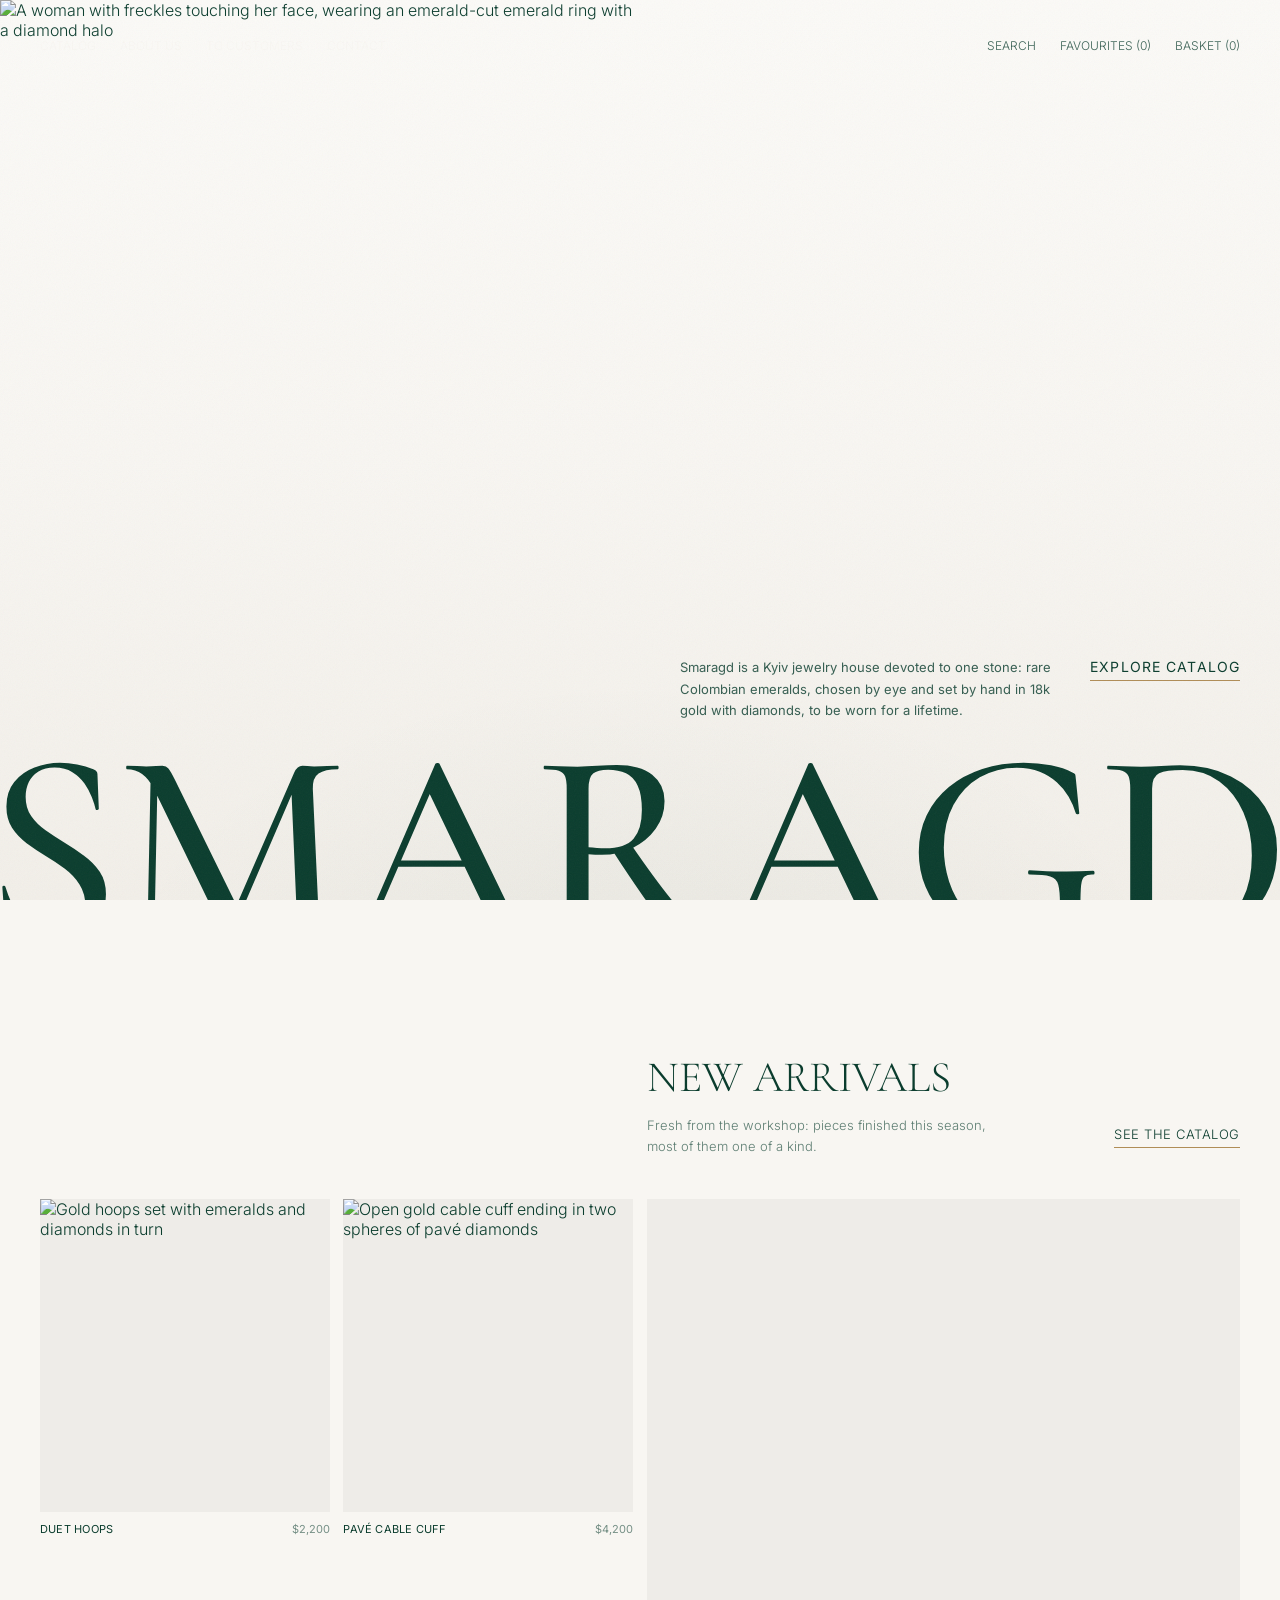
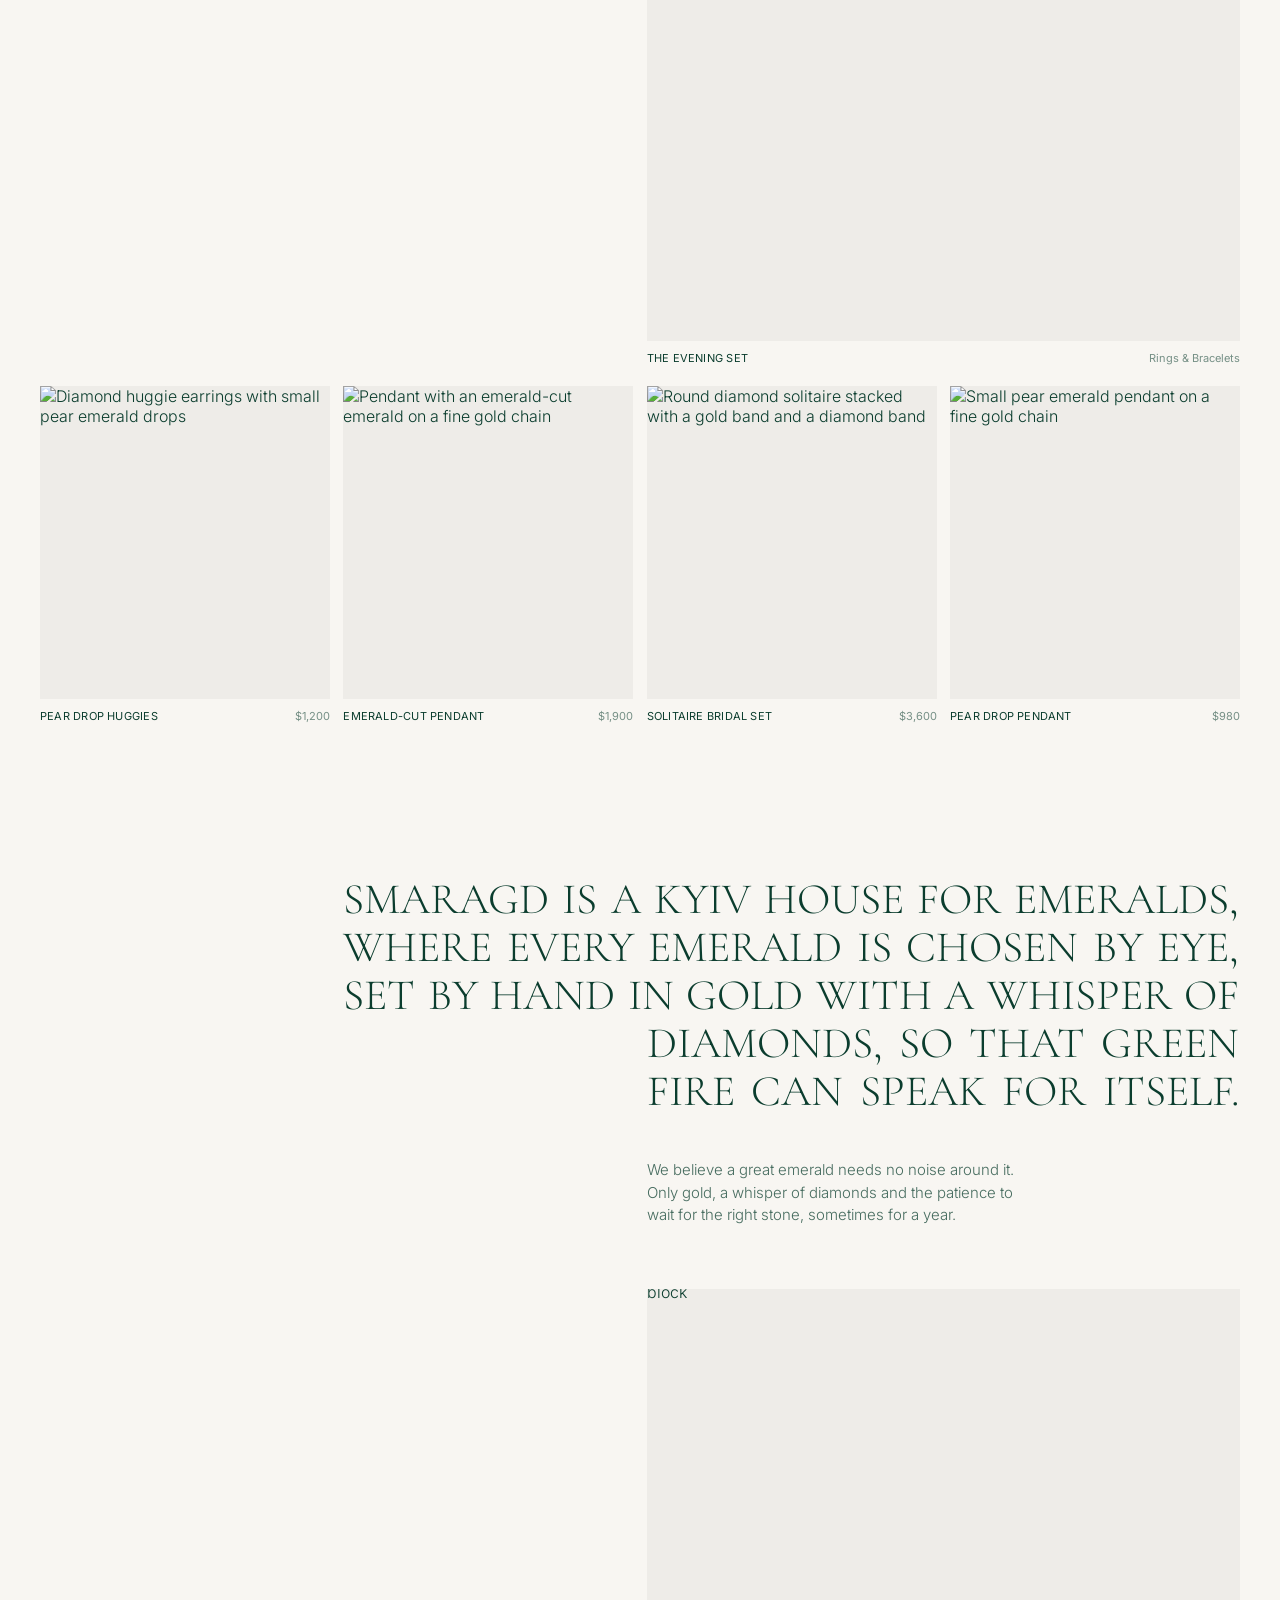
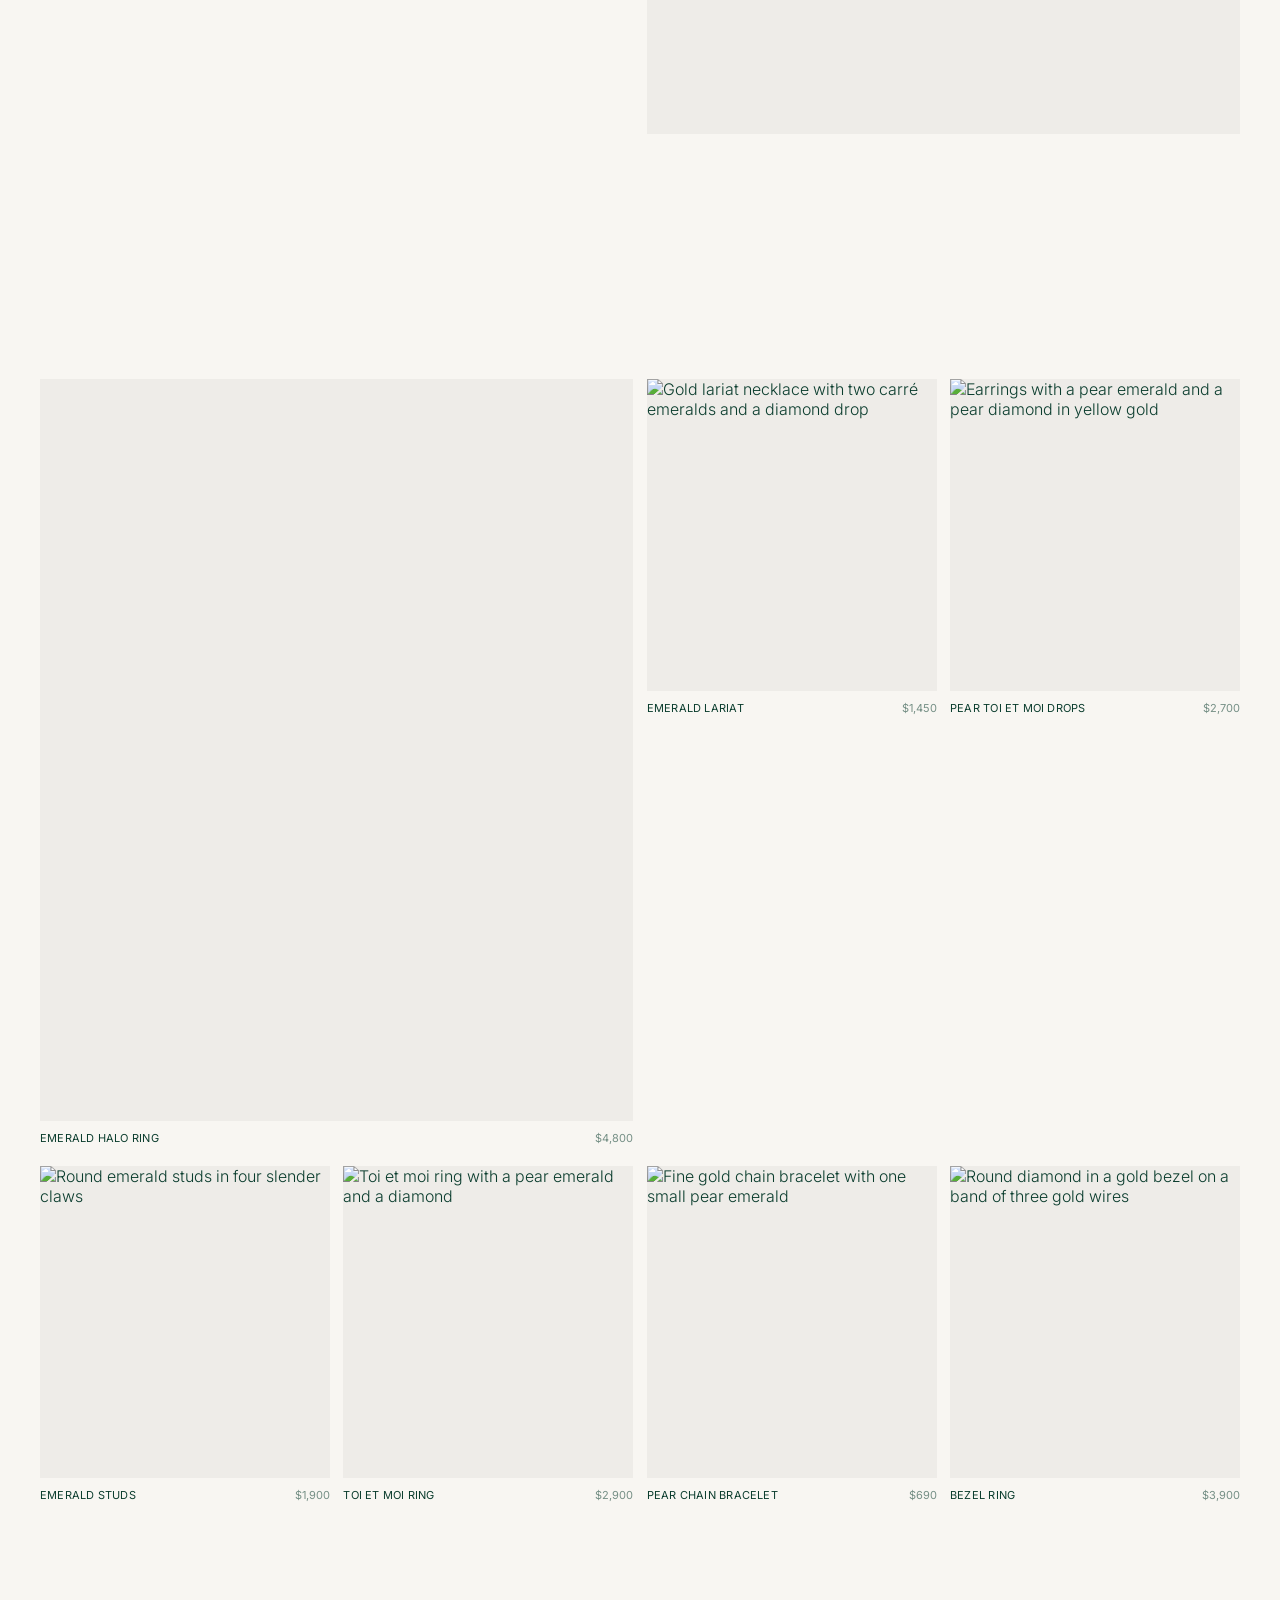
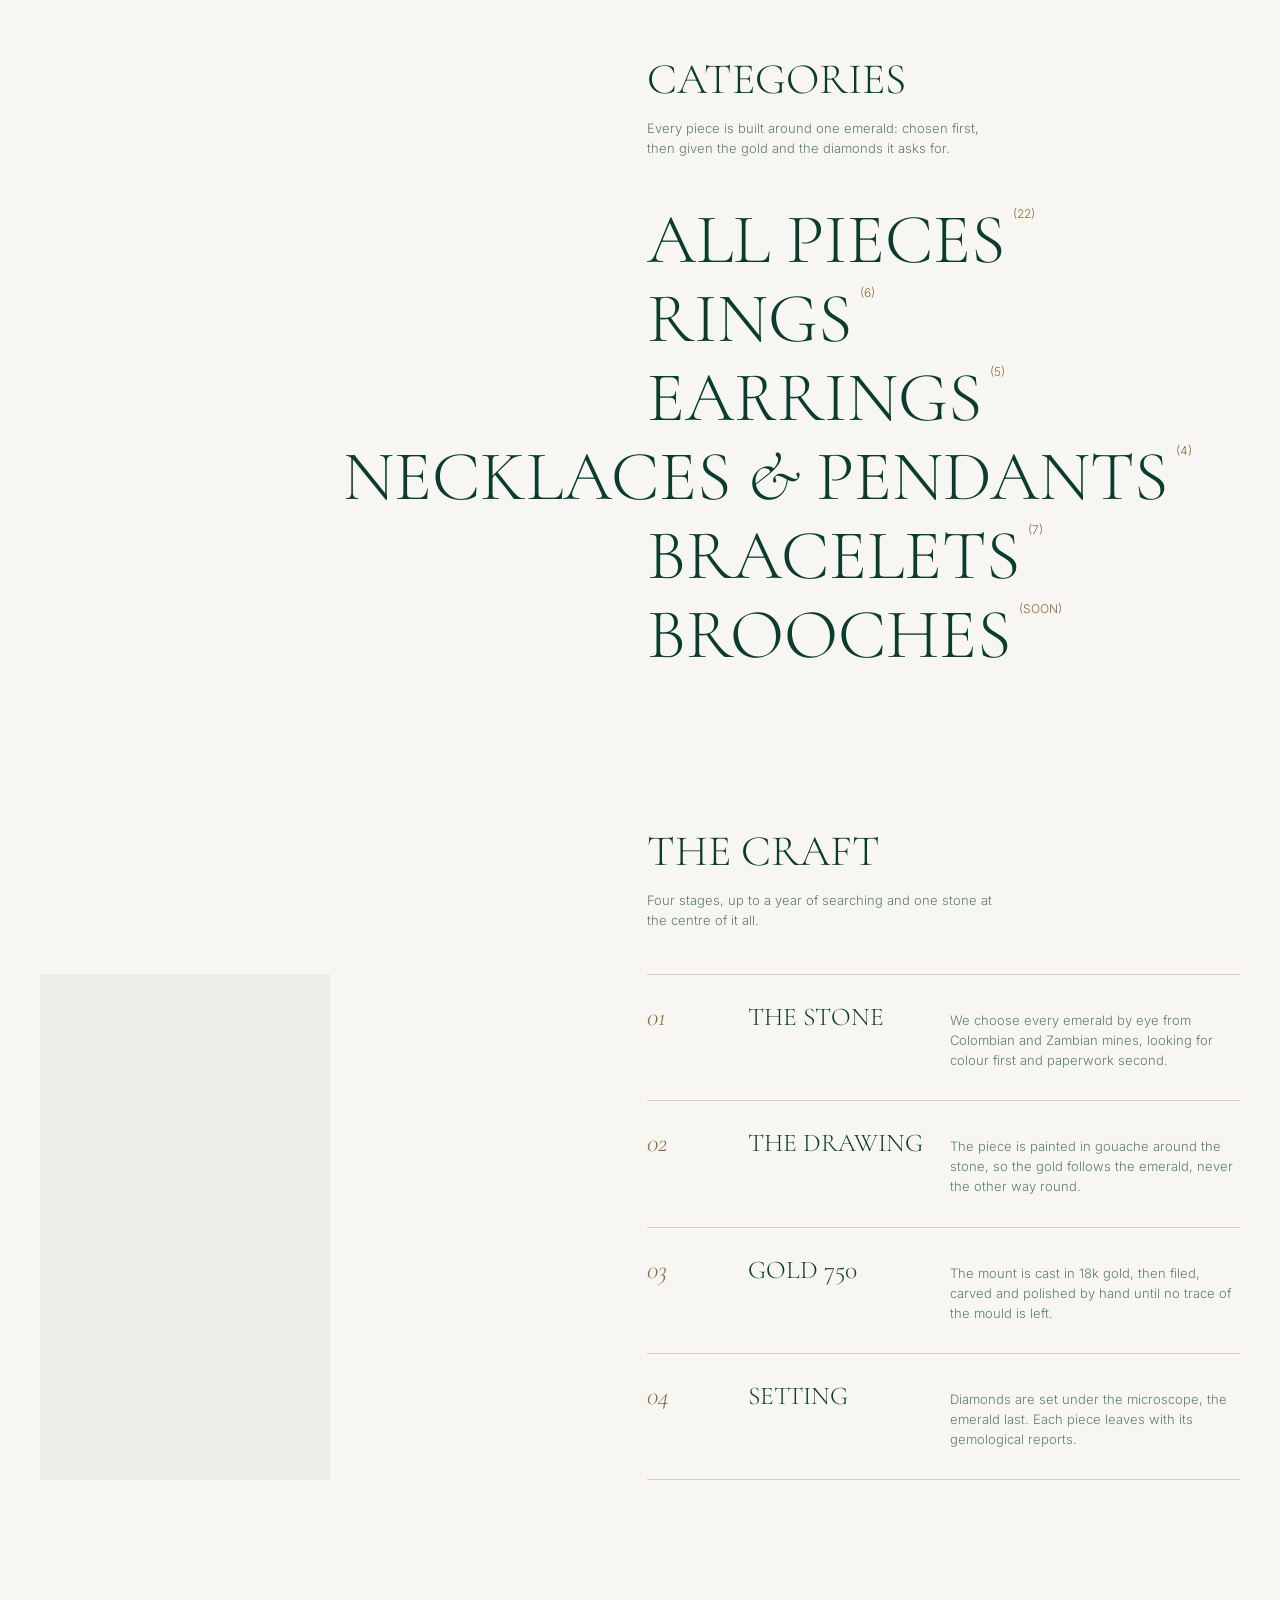
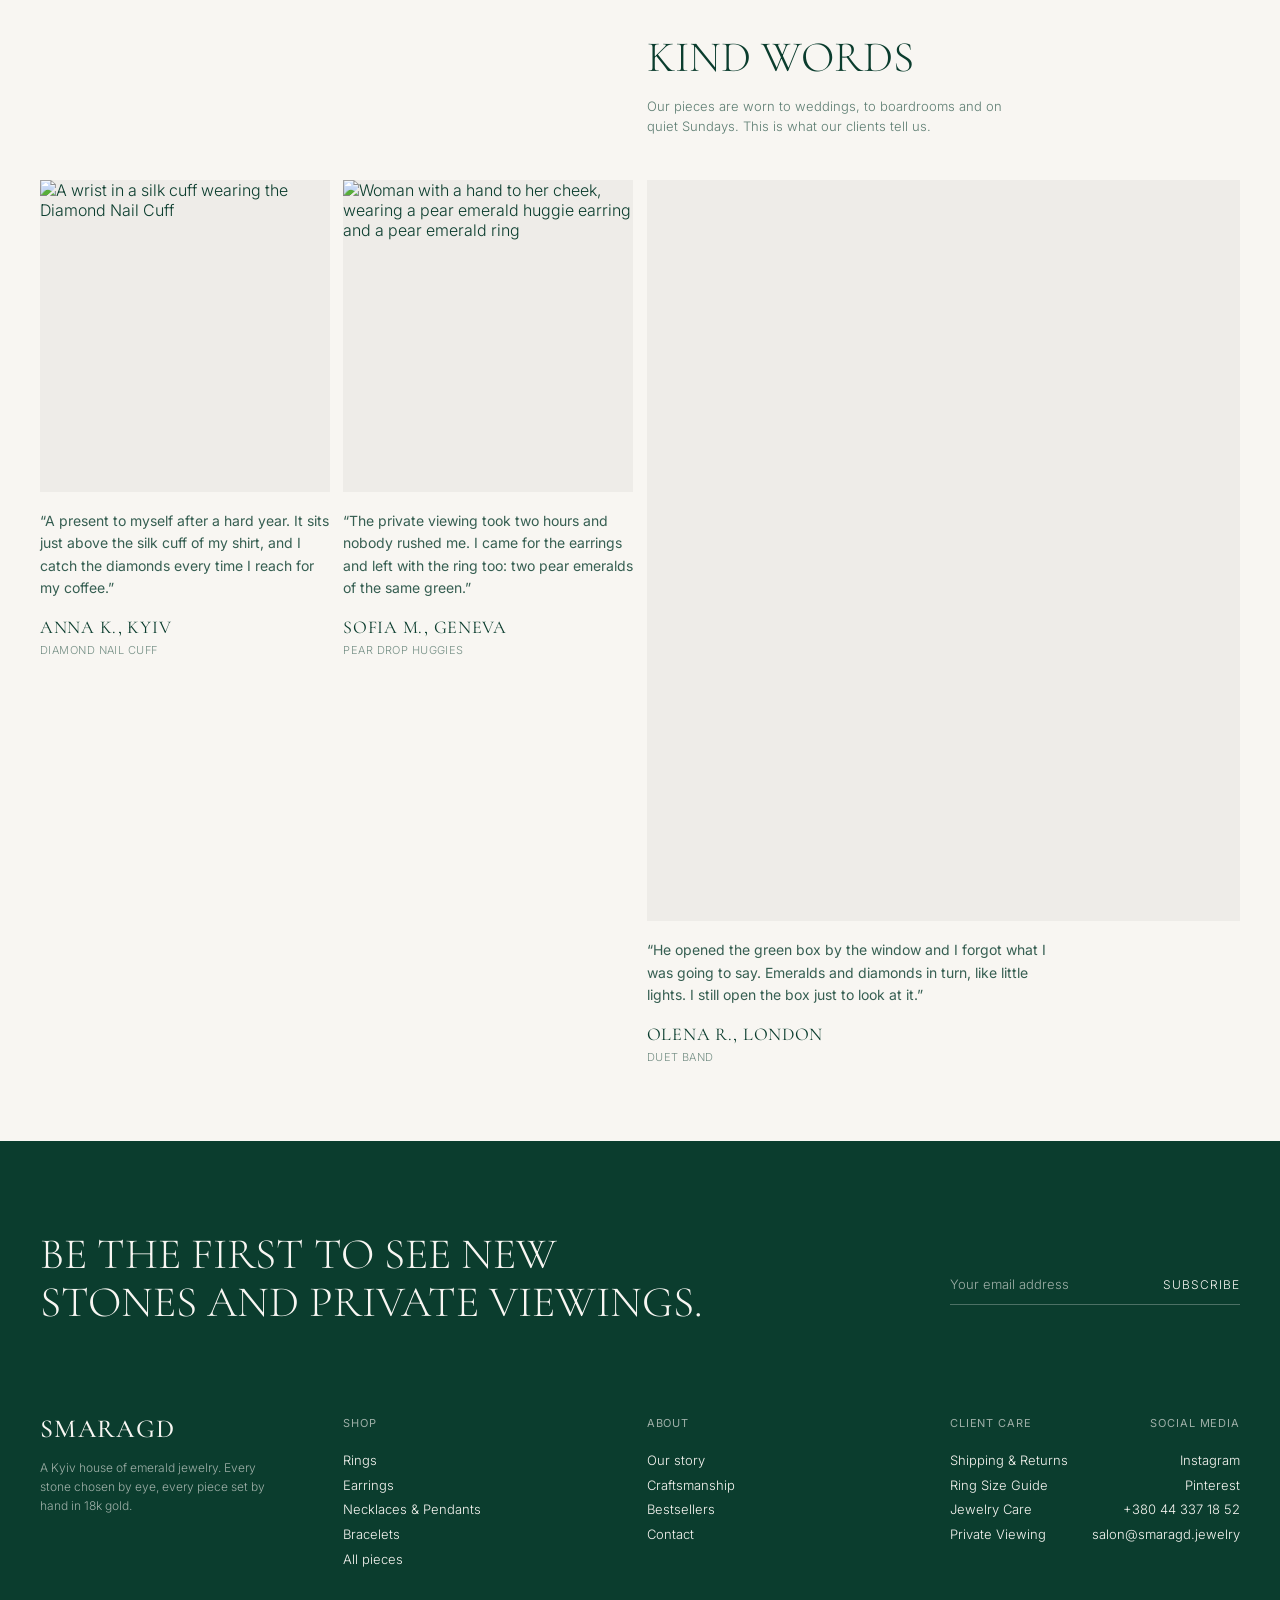
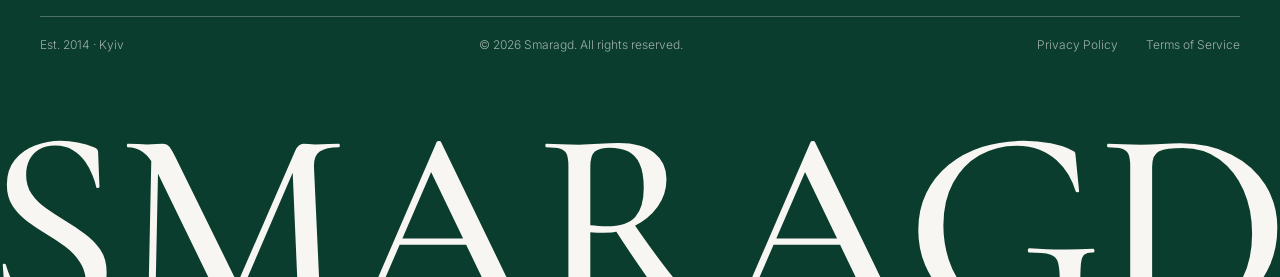
==== commit 029bf164: "Add files via upload" ====
--- a/index.html
+++ b/index.html
@@ -8,18 +8,37 @@
 <meta property="og:title" content="SMARAGD — Fine Emerald Jewelry in Gold &amp; Diamonds">
 <meta property="og:site_name" content="SMARAGD">
 <meta property="og:description" content="Fine jewelry with Colombian and Zambian emeralds, 18k gold and diamonds. Private viewings in Kyiv.">
-<meta property="og:image" content="/icons/og-image.jpg">
+<meta property="og:url" content="https://smaragd-jewelrystore.vercel.app/">
+<link rel="canonical" href="https://smaragd-jewelrystore.vercel.app/">
+<meta property="og:image" content="https://smaragd-jewelrystore.vercel.app/icons/og-image.jpg">
 <meta name="twitter:card" content="summary_large_image">
 <link rel="icon" href="icons/favicon.ico" sizes="any">
 <link rel="icon" href="icons/favicon.svg" type="image/svg+xml">
 <link rel="apple-touch-icon" href="icons/apple-touch-icon.png">
 <link rel="manifest" href="site.webmanifest">
 <meta name="theme-color" content="#0b3d2e">
+<!-- who the house is, for search engines -->
+<script type="application/ld+json">
+{
+  "@context": "https://schema.org",
+  "@type": "JewelryStore",
+  "name": "SMARAGD",
+  "url": "https://smaragd-jewelrystore.vercel.app/",
+  "logo": "https://smaragd-jewelrystore.vercel.app/icons/apple-touch-icon.png",
+  "image": "https://smaragd-jewelrystore.vercel.app/icons/og-image.jpg",
+  "description": "Fine jewelry with Colombian and Zambian emeralds, 18k gold and diamonds. One-of-a-kind pieces and private viewings by appointment.",
+  "telephone": "+380443371852",
+  "email": "salon@smaragd.jewelry",
+  "address": { "@type": "PostalAddress", "addressLocality": "Kyiv", "addressCountry": "UA" }
+}
+</script>
 <!-- the first screen: both necklace shots are needed immediately -->
-<link rel="preload" as="image" href="img/hero-model.jpg" fetchpriority="high">
+<link rel="preload" as="image" href="img/hero-model.jpg" imagesrcset="img/640/hero-model.jpg 640w, img/hero-model.jpg 1800w" imagesizes="(max-width: 767px) 100vw, 50vw" fetchpriority="high">
 <link rel="preconnect" href="https://fonts.googleapis.com">
 <link rel="preconnect" href="https://fonts.gstatic.com" crossorigin>
-<link href="https://fonts.googleapis.com/css2?family=Cormorant+Garamond:ital,wght@0,300;0,400;0,500;1,300;1,400&family=Inter:wght@300;400;500&display=swap" rel="stylesheet">
+<!-- the webfonts load without holding up the first paint (the page shows in Georgia/system for an instant, then swaps) -->
+<link rel="preload" as="style" href="https://fonts.googleapis.com/css2?family=Cormorant+Garamond:ital,wght@0,300;0,400;0,500;1,300;1,400&family=Inter:wght@300;400;500&display=swap" onload="this.onload=null;this.rel='stylesheet'">
+<noscript><link rel="stylesheet" href="https://fonts.googleapis.com/css2?family=Cormorant+Garamond:ital,wght@0,300;0,400;0,500;1,300;1,400&family=Inter:wght@300;400;500&display=swap"></noscript>
 <style>
   :root {
     --ink: #0b3d2e;
@@ -559,8 +578,10 @@
     .sec-philosophy { padding: var(--sec-y) 20px; }
   }
 </style>
+<link rel="stylesheet" href="css/motion.css">
 </head>
 <body>
+<div class="m-curtain" aria-hidden="true"><span>Smaragd</span></div>
 
 <div class="backdrop" aria-hidden="true">
   <div class="orn">
@@ -612,10 +633,10 @@
 
   <div class="diptych">
     <figure class="dp-photo dp-model">
-      <img src="img/hero-model.jpg" fetchpriority="high" alt="A woman with freckles touching her face, wearing an emerald-cut emerald ring with a diamond halo">
+      <img src="img/hero-model.jpg" srcset="img/640/hero-model.jpg 640w, img/hero-model.jpg 1800w" sizes="(max-width: 767px) 100vw, 50vw" fetchpriority="high" alt="A woman with freckles touching her face, wearing an emerald-cut emerald ring with a diamond halo">
     </figure>
     <a class="dp-photo dp-ring" href="product.html?id=halo-ring">
-      <img src="img/hero-ring.jpg" alt="Emerald-Cut Halo Ring in 18k yellow gold on stone">
+      <img src="img/hero-ring.jpg" srcset="img/640/hero-ring.jpg 640w, img/hero-ring.jpg 1800w" sizes="(max-width: 767px) 92vw, 50vw" alt="Emerald-Cut Halo Ring in 18k yellow gold on stone">
       <span class="dp-tag"><span class="dp-tag-text"><span class="dp-tag-name">Emerald Halo Ring</span><span class="dp-tag-price" data-price="halo-ring">$4,800</span></span><span class="dp-tag-line"></span><span class="dp-tag-dot"></span></span>
     </a>
     <div class="dp-copy">
@@ -641,31 +662,31 @@
     <!-- seven tiles on the quarter guides: a lifestyle photo on the left half (as the first screen's split), two pieces beside it, four below -->
     <div class="tiles na-grid g12">
       <a class="prod t-big reveal" href="product.html?id=emerald-station-bracelet">
-        <div class="ph"><img src="img/products/worn-evening-set.jpg" decoding="async" alt="A hand in an emerald velvet dress wearing an emerald-cut emerald ring and a diamond bracelet with emeralds" loading="lazy"></div>
+        <div class="ph"><img src="img/products/worn-evening-set.jpg" srcset="img/products/640/worn-evening-set.jpg 640w, img/products/worn-evening-set.jpg 1800w" sizes="(max-width: 767px) 92vw, 50vw" decoding="async" alt="A hand in an emerald velvet dress wearing an emerald-cut emerald ring and a diamond bracelet with emeralds" loading="lazy"></div>
         <div class="cap"><span class="name">The Evening Set</span><span class="price">Rings &amp; Bracelets</span></div>
       </a>
       <a class="prod t-s reveal" href="product.html?id=mixed-hoops">
-        <div class="ph"><img src="img/products/mixed-hoops-light.jpg" decoding="async" alt="Gold hoops set with emeralds and diamonds in turn" loading="lazy"></div>
+        <div class="ph"><img src="img/products/mixed-hoops-light.jpg" srcset="img/products/640/mixed-hoops-light.jpg 640w, img/products/mixed-hoops-light.jpg 1800w" sizes="(max-width: 767px) 45vw, 25vw" decoding="async" alt="Gold hoops set with emeralds and diamonds in turn" loading="lazy"></div>
         <div class="cap"><span class="name">Duet Hoops</span><span class="price" data-price="mixed-hoops"></span></div>
       </a>
       <a class="prod t-s reveal" href="product.html?id=pave-cable-cuff">
-        <div class="ph"><img src="img/products/pave-cable-cuff-light.jpg" decoding="async" alt="Open gold cable cuff ending in two spheres of pavé diamonds" loading="lazy"></div>
+        <div class="ph"><img src="img/products/pave-cable-cuff-light.jpg" srcset="img/products/640/pave-cable-cuff-light.jpg 640w, img/products/pave-cable-cuff-light.jpg 1800w" sizes="(max-width: 767px) 45vw, 25vw" decoding="async" alt="Open gold cable cuff ending in two spheres of pavé diamonds" loading="lazy"></div>
         <div class="cap"><span class="name">Pavé Cable Cuff</span><span class="price" data-price="pave-cable-cuff"></span></div>
       </a>
       <a class="prod t-s reveal" href="product.html?id=pear-huggies">
-        <div class="ph"><img src="img/products/pear-huggies-light.jpg" decoding="async" alt="Diamond huggie earrings with small pear emerald drops" loading="lazy"></div>
+        <div class="ph"><img src="img/products/pear-huggies-light.jpg" srcset="img/products/640/pear-huggies-light.jpg 640w, img/products/pear-huggies-light.jpg 1800w" sizes="(max-width: 767px) 45vw, 25vw" decoding="async" alt="Diamond huggie earrings with small pear emerald drops" loading="lazy"></div>
         <div class="cap"><span class="name">Pear Drop Huggies</span><span class="price" data-price="pear-huggies"></span></div>
       </a>
       <a class="prod t-s reveal" href="product.html?id=emerald-cut-pendant">
-        <div class="ph"><img src="img/products/emerald-cut-pendant-light.jpg" decoding="async" alt="Pendant with an emerald-cut emerald on a fine gold chain" loading="lazy"></div>
+        <div class="ph"><img src="img/products/emerald-cut-pendant-light.jpg" srcset="img/products/640/emerald-cut-pendant-light.jpg 640w, img/products/emerald-cut-pendant-light.jpg 1800w" sizes="(max-width: 767px) 45vw, 25vw" decoding="async" alt="Pendant with an emerald-cut emerald on a fine gold chain" loading="lazy"></div>
         <div class="cap"><span class="name">Emerald-Cut Pendant</span><span class="price" data-price="emerald-cut-pendant"></span></div>
       </a>
       <a class="prod t-s reveal" href="product.html?id=solitaire-bridal-set">
-        <div class="ph"><img src="img/products/solitaire-bridal-set-light.jpg" decoding="async" alt="Round diamond solitaire stacked with a gold band and a diamond band" loading="lazy"></div>
+        <div class="ph"><img src="img/products/solitaire-bridal-set-light.jpg" srcset="img/products/640/solitaire-bridal-set-light.jpg 640w, img/products/solitaire-bridal-set-light.jpg 1800w" sizes="(max-width: 767px) 45vw, 25vw" decoding="async" alt="Round diamond solitaire stacked with a gold band and a diamond band" loading="lazy"></div>
         <div class="cap"><span class="name">Solitaire Bridal Set</span><span class="price" data-price="solitaire-bridal-set"></span></div>
       </a>
       <a class="prod t-s reveal" href="product.html?id=pear-pendant">
-        <div class="ph"><img src="img/products/pear-pendant-light.jpg" decoding="async" alt="Small pear emerald pendant on a fine gold chain" loading="lazy"></div>
+        <div class="ph"><img src="img/products/pear-pendant-light.jpg" srcset="img/products/640/pear-pendant-light.jpg 640w, img/products/pear-pendant-light.jpg 1800w" sizes="(max-width: 767px) 45vw, 25vw" decoding="async" alt="Small pear emerald pendant on a fine gold chain" loading="lazy"></div>
         <div class="cap"><span class="name">Pear Drop Pendant</span><span class="price" data-price="pear-pendant"></span></div>
       </a>
     </div>
@@ -692,7 +713,7 @@
         <p>We believe a great emerald needs no noise around it. Only gold, a whisper of diamonds and the patience to wait for the right stone, sometimes for a year.</p>
       </div>
       <!-- one photo under the text, on the 3rd card's guide -->
-      <div class="philo-photo media reveal"><img src="img/products/stacked-bands-travertine.jpg" decoding="async" alt="Three eternity bands, emerald between two diamond bands, on a travertine block" loading="lazy"></div>
+      <div class="philo-photo media reveal"><img src="img/products/stacked-bands-travertine.jpg" srcset="img/products/640/stacked-bands-travertine.jpg 640w, img/products/stacked-bands-travertine.jpg 1800w" sizes="(max-width: 767px) 92vw, 50vw" decoding="async" alt="Three eternity bands, emerald between two diamond bands, on a travertine block" loading="lazy"></div>
     </div>
   </div>
 </section>
@@ -709,31 +730,31 @@
     <!-- mirrored: two pieces on the left, the lifestyle photo on the right half, four below -->
     <div class="tiles bs-grid g12">
       <a class="prod t-s reveal" href="product.html?id=lariat">
-        <div class="ph"><img src="img/products/lariat-light.jpg" decoding="async" alt="Gold lariat necklace with two carré emeralds and a diamond drop" loading="lazy"></div>
+        <div class="ph"><img src="img/products/lariat-light.jpg" srcset="img/products/640/lariat-light.jpg 640w, img/products/lariat-light.jpg 1800w" sizes="(max-width: 767px) 45vw, 25vw" decoding="async" alt="Gold lariat necklace with two carré emeralds and a diamond drop" loading="lazy"></div>
         <div class="cap"><span class="name">Emerald Lariat</span><span class="price" data-price="lariat"></span></div>
       </a>
       <a class="prod t-s reveal" href="product.html?id=pear-drops">
-        <div class="ph"><img src="img/products/pear-drops-light.jpg" decoding="async" alt="Earrings with a pear emerald and a pear diamond in yellow gold" loading="lazy"></div>
+        <div class="ph"><img src="img/products/pear-drops-light.jpg" srcset="img/products/640/pear-drops-light.jpg 640w, img/products/pear-drops-light.jpg 1800w" sizes="(max-width: 767px) 45vw, 25vw" decoding="async" alt="Earrings with a pear emerald and a pear diamond in yellow gold" loading="lazy"></div>
         <div class="cap"><span class="name">Pear Toi et Moi Drops</span><span class="price" data-price="pear-drops"></span></div>
       </a>
       <a class="prod t-big reveal" href="product.html?id=halo-ring">
-        <div class="ph"><img src="img/products/worn-halo-ring.jpg" decoding="async" alt="A hand resting on the shoulder, wearing the Emerald-Cut Halo Ring" loading="lazy"></div>
+        <div class="ph"><img src="img/products/worn-halo-ring.jpg" srcset="img/products/640/worn-halo-ring.jpg 640w, img/products/worn-halo-ring.jpg 1800w" sizes="(max-width: 767px) 92vw, 50vw" decoding="async" alt="A hand resting on the shoulder, wearing the Emerald-Cut Halo Ring" loading="lazy"></div>
         <div class="cap"><span class="name">Emerald Halo Ring</span><span class="price" data-price="halo-ring"></span></div>
       </a>
       <a class="prod t-s reveal" href="product.html?id=solitaire-studs">
-        <div class="ph"><img src="img/products/solitaire-studs-light.jpg" decoding="async" alt="Round emerald studs in four slender claws" loading="lazy"></div>
+        <div class="ph"><img src="img/products/solitaire-studs-light.jpg" srcset="img/products/640/solitaire-studs-light.jpg 640w, img/products/solitaire-studs-light.jpg 1800w" sizes="(max-width: 767px) 45vw, 25vw" decoding="async" alt="Round emerald studs in four slender claws" loading="lazy"></div>
         <div class="cap"><span class="name">Emerald Studs</span><span class="price" data-price="solitaire-studs"></span></div>
       </a>
       <a class="prod t-s reveal" href="product.html?id=toi-et-moi-ring">
-        <div class="ph"><img src="img/products/toi-et-moi-ring-light.jpg" decoding="async" alt="Toi et moi ring with a pear emerald and a diamond" loading="lazy"></div>
+        <div class="ph"><img src="img/products/toi-et-moi-ring-light.jpg" srcset="img/products/640/toi-et-moi-ring-light.jpg 640w, img/products/toi-et-moi-ring-light.jpg 1800w" sizes="(max-width: 767px) 45vw, 25vw" decoding="async" alt="Toi et moi ring with a pear emerald and a diamond" loading="lazy"></div>
         <div class="cap"><span class="name">Toi et Moi Ring</span><span class="price" data-price="toi-et-moi-ring"></span></div>
       </a>
       <a class="prod t-s reveal" href="product.html?id=pear-chain-bracelet">
-        <div class="ph"><img src="img/products/pear-chain-bracelet-light.jpg" decoding="async" alt="Fine gold chain bracelet with one small pear emerald" loading="lazy"></div>
+        <div class="ph"><img src="img/products/pear-chain-bracelet-light.jpg" srcset="img/products/640/pear-chain-bracelet-light.jpg 640w, img/products/pear-chain-bracelet-light.jpg 1800w" sizes="(max-width: 767px) 45vw, 25vw" decoding="async" alt="Fine gold chain bracelet with one small pear emerald" loading="lazy"></div>
         <div class="cap"><span class="name">Pear Chain Bracelet</span><span class="price" data-price="pear-chain-bracelet"></span></div>
       </a>
       <a class="prod t-s reveal" href="product.html?id=bezel-diamond-ring">
-        <div class="ph"><img src="img/products/bezel-diamond-ring-light.jpg" decoding="async" alt="Round diamond in a gold bezel on a band of three gold wires" loading="lazy"></div>
+        <div class="ph"><img src="img/products/bezel-diamond-ring-light.jpg" srcset="img/products/640/bezel-diamond-ring-light.jpg 640w, img/products/bezel-diamond-ring-light.jpg 1800w" sizes="(max-width: 767px) 45vw, 25vw" decoding="async" alt="Round diamond in a gold bezel on a band of three gold wires" loading="lazy"></div>
         <div class="cap"><span class="name">Bezel Ring</span><span class="price" data-price="bezel-diamond-ring"></span></div>
       </a>
     </div>
@@ -761,11 +782,11 @@
         <li class="reveal"><a href="catalog.html?cat=brooches" data-img="5">Brooches<sup data-count-cat="brooches">(soon)</sup></a></li>
       </ul>
       <div class="cat-photo" aria-hidden="true">
-        <img class="on" src="img/products/diamond-bezel-set-travertine.jpg" decoding="async" alt="" loading="lazy">
-        <img src="img/products/halo-ring-light.jpg" decoding="async" alt="" loading="lazy">
-        <img src="img/products/mixed-hoops-light.jpg" decoding="async" alt="" loading="lazy">
-        <img src="img/products/emerald-cut-pendant-light.jpg" decoding="async" alt="" loading="lazy">
-        <img src="img/products/pave-cable-cuff-light.jpg" decoding="async" alt="" loading="lazy">
+        <img class="on" src="img/products/diamond-bezel-set-travertine.jpg" srcset="img/products/640/diamond-bezel-set-travertine.jpg 640w, img/products/diamond-bezel-set-travertine.jpg 1800w" sizes="25vw" decoding="async" alt="" loading="lazy">
+        <img src="img/products/halo-ring-light.jpg" srcset="img/products/640/halo-ring-light.jpg 640w, img/products/halo-ring-light.jpg 1800w" sizes="(max-width: 767px) 45vw, 25vw" decoding="async" alt="" loading="lazy">
+        <img src="img/products/mixed-hoops-light.jpg" srcset="img/products/640/mixed-hoops-light.jpg 640w, img/products/mixed-hoops-light.jpg 1800w" sizes="(max-width: 767px) 45vw, 25vw" decoding="async" alt="" loading="lazy">
+        <img src="img/products/emerald-cut-pendant-light.jpg" srcset="img/products/640/emerald-cut-pendant-light.jpg 640w, img/products/emerald-cut-pendant-light.jpg 1800w" sizes="(max-width: 767px) 45vw, 25vw" decoding="async" alt="" loading="lazy">
+        <img src="img/products/pave-cable-cuff-light.jpg" srcset="img/products/640/pave-cable-cuff-light.jpg 640w, img/products/pave-cable-cuff-light.jpg 1800w" sizes="(max-width: 767px) 45vw, 25vw" decoding="async" alt="" loading="lazy">
         <img class="contain" src="img/orn-drop.svg" alt="" loading="lazy">
       </div>
     </div>
@@ -782,7 +803,7 @@
       </div>
     </div>
     <div class="craft g12">
-      <div class="craft-photo media reveal"><img src="img/products/worn-pave-cuff.jpg" decoding="async" alt="A hand resting on a knee, wearing the Pavé Cable Cuff" loading="lazy"></div>
+      <div class="craft-photo media reveal"><img src="img/products/worn-pave-cuff.jpg" srcset="img/products/640/worn-pave-cuff.jpg 640w, img/products/worn-pave-cuff.jpg 1800w" sizes="(max-width: 767px) 92vw, 50vw" decoding="async" alt="A hand resting on a knee, wearing the Pavé Cable Cuff" loading="lazy"></div>
       <ol class="craft-steps">
         <li class="step line reveal">
           <span class="num">01</span>
@@ -822,7 +843,7 @@
 
     <div class="ins-grid g12">
       <figure class="prod rev reveal">
-        <div class="ph"><img src="img/products/worn-diamond-nail-cuff.jpg" decoding="async" alt="A wrist in a silk cuff wearing the Diamond Nail Cuff" loading="lazy"></div>
+        <div class="ph"><img src="img/products/worn-diamond-nail-cuff.jpg" srcset="img/products/640/worn-diamond-nail-cuff.jpg 640w, img/products/worn-diamond-nail-cuff.jpg 1800w" sizes="(max-width: 767px) 92vw, 50vw" decoding="async" alt="A wrist in a silk cuff wearing the Diamond Nail Cuff" loading="lazy"></div>
         <figcaption class="cap">
           <blockquote>“A present to myself after a hard year. It sits just above the silk cuff of my shirt, and I catch the diamonds every time I reach for my coffee.”</blockquote>
           <span class="who">Anna K., Kyiv</span>
@@ -830,7 +851,7 @@
         </figcaption>
       </figure>
       <figure class="prod rev reveal">
-        <div class="ph"><img src="img/products/duet-box-gold.jpg" width="1792" height="2400" decoding="async" alt="A hand holding an open green SMARAGD box with an emerald and diamond band inside" loading="lazy"></div>
+        <div class="ph"><img src="img/products/duet-box-gold.jpg" srcset="img/products/640/duet-box-gold.jpg 640w, img/products/duet-box-gold.jpg 1800w" sizes="(max-width: 767px) 92vw, 50vw" width="1792" height="2400" decoding="async" alt="A hand holding an open green SMARAGD box with an emerald and diamond band inside" loading="lazy"></div>
         <figcaption class="cap">
           <blockquote>“He opened the green box by the window and I forgot what I was going to say. Emeralds and diamonds in turn, like little lights. I still open the box just to look at it.”</blockquote>
           <span class="who">Olena R., London</span>
@@ -838,7 +859,7 @@
         </figcaption>
       </figure>
       <figure class="prod rev reveal">
-        <div class="ph"><img src="img/products/worn-pear-ring.jpg" decoding="async" alt="Woman with a hand to her cheek, wearing a pear emerald huggie earring and a pear emerald ring" loading="lazy"></div>
+        <div class="ph"><img src="img/products/worn-pear-ring.jpg" srcset="img/products/640/worn-pear-ring.jpg 640w, img/products/worn-pear-ring.jpg 1800w" sizes="(max-width: 767px) 92vw, 50vw" decoding="async" alt="Woman with a hand to her cheek, wearing a pear emerald huggie earring and a pear emerald ring" loading="lazy"></div>
         <figcaption class="cap">
           <blockquote>“The private viewing took two hours and nobody rushed me. I came for the earrings and left with the ring too: two pear emeralds of the same green.”</blockquote>
           <span class="who">Sofia M., Geneva</span>
@@ -1177,5 +1198,7 @@
 })();
 </script>
 <script src="js/shop.js"></script>
+<script src="https://unpkg.com/lenis@1.1.13/dist/lenis.min.js"></script>
+<script src="js/motion.js"></script>
 </body>
 </html>
--- a/css/motion.css
+++ b/css/motion.css
@@ -0,0 +1,111 @@
+/* SMARAGD — motion layer for every page. Light, quick, quiet movement; everything is switched off for reduced motion. */
+:root {
+  --m-out: cubic-bezier(.22, .61, .36, 1);    /* a light ease-out: moves at once, lands softly */
+  --m-soft: cubic-bezier(.45, 0, .25, 1);     /* for cross-fades: no snap at either end */
+}
+
+/* ---------- smooth scroll (Lenis) ---------- */
+html.lenis, html.lenis body { height: auto; }
+.lenis.lenis-smooth { scroll-behavior: auto !important; }
+.lenis.lenis-stopped { overflow: hidden; }
+
+/* ---------- 1. first screen: the photos settle in, SMARAGD rises letter by letter.
+   Everything here moves only transform and opacity, which the browser hands to the graphics card ---------- */
+/* (the `scale` property, not `transform`: the ring keeps its own hover zoom on transform) */
+.dp-model img, .dp-ring img { animation: m-settle 1.4s var(--m-out) both; animation-play-state: paused; will-change: scale; }
+.dp-ring img { animation-delay: .08s; }
+@keyframes m-settle { from { scale: 1.04; } to { scale: 1; } }
+.dp-word .m-ch { display: inline-block; letter-spacing: inherit; transform: translateY(45%); opacity: 0; animation: m-rise .8s var(--m-out) forwards; animation-play-state: paused; }
+@keyframes m-rise { to { transform: none; opacity: 1; } }
+/* the first screen starts moving only when its photos are decoded and the curtain lifts (no stutter on the way in) */
+.m-go .dp-model img, .m-go .dp-ring img, .m-go .dp-word .m-ch { animation-play-state: running; }
+
+/* ---------- 3. photos open like a lifted cloth — a whole block at once.
+   The cloth is an ivory layer that slides up (a cheap transform), not a clip of the photo (which repaints it every frame) ---------- */
+.m-img { position: relative; }
+.m-img::after {
+  content: ''; position: absolute; inset: -1px; z-index: 2; pointer-events: none;
+  background: #f8f6f2; transform-origin: 50% 0; transform: scaleY(1);
+  transition: transform .85s var(--m-out);
+}
+.m-img.m-in::after { transform: scaleY(0); }
+.m-img img { transition: transform 1s var(--m-soft), opacity .9s var(--m-soft); }
+/* the block's cards and big photo appear together: no stagger, no extra lift */
+.m-group .reveal { transition-delay: 0s !important; transition-duration: .8s; }
+
+/* hover: the second shot cross-fades in and settles, the first one gently gives way.
+   (selectors as strong as the page's own `.prod .ph img.alt`, which otherwise keeps its quick fade) */
+.prod .ph img, .prod .ph img.alt, .pcard .ph img, .pcard .ph img.alt {
+  transition: scale 1.2s var(--m-out), transform 1.4s var(--m-soft), opacity 1s var(--m-soft);
+}
+@media (hover: hover) and (min-width: 768px) {
+  .prod .ph img.alt, .pcard .ph img.alt { scale: 1.04; }
+  .prod.has-alt:hover .ph img.alt, .pcard.has-alt:hover .ph img.alt { scale: 1; }
+  .prod.has-alt:hover .ph img:not(.alt), .pcard.has-alt:hover .ph img:not(.alt) { opacity: 0; }
+  .prod:not(.has-alt):hover .ph img, .pcard:not(.has-alt):hover .ph img { transform: scale(1.035); }
+}
+
+/* ---------- 4. parallax: the big photos move a little slower than the page ---------- */
+.m-par { position: relative; }
+.m-par img { position: absolute !important; left: 0 !important; right: auto !important; top: -6% !important; bottom: auto !important; width: 100% !important; height: 112% !important; will-change: translate; }   /* 6% spare at each edge, the drift goes up to 5% */
+
+/* ---------- 5. titles rise line by line ---------- */
+.m-mask { display: block; overflow: hidden; padding-bottom: .08em; margin-bottom: -.08em; }
+.m-rise { display: block; transform: translateY(100%); transition: transform .85s var(--m-out); }
+.m-in .m-rise, .m-rise.m-in { transform: none; }
+.m-lines .ln { overflow: hidden; padding-bottom: .1em; margin-bottom: -.1em; }
+.m-lines .ln > span { transform: translateY(100%); transition: transform .85s var(--m-out); }
+.m-lines.m-in .ln > span { transform: none; }
+
+/* inner pages: the product photo and the About tiles open like the rest */
+.pp-main.m-img, .tile .ph.m-img { overflow: hidden; }
+
+/* ---------- 6. page transitions: an ivory curtain with the house name ---------- */
+.m-curtain {
+  position: fixed; inset: 0; z-index: 100; pointer-events: none;
+  display: flex; align-items: center; justify-content: center;
+  background: #f8f6f2; transform: translateY(0);
+  transition: transform .75s var(--m-out);
+}
+.m-curtain span {
+  font-family: var(--serif); font-weight: 500; font-size: clamp(28px, 3vw, 44px); letter-spacing: .08em;
+  color: var(--ink); text-transform: uppercase; opacity: 0; transition: opacity .35s;
+}
+.m-curtain.m-show span { opacity: 1; }
+.m-curtain.m-open { transform: translateY(-100%); }
+.m-curtain.m-close { transform: translateY(0); transition-duration: .55s; }
+.m-curtain.m-below { transform: translateY(100%); transition: none; }
+
+/* ---------- 7. cursor (desktop with a mouse): an emerald dot that softly grows over the pieces ---------- */
+.m-cursor { display: none; }
+@media (hover: hover) and (pointer: fine) {
+  html.m-has-cursor, html.m-has-cursor * { cursor: none !important; }
+  html.m-has-cursor input, html.m-has-cursor textarea, html.m-has-cursor select { cursor: auto !important; }
+  .m-cursor {
+    display: flex; align-items: center; justify-content: center;
+    position: fixed; left: 0; top: 0; z-index: 101; pointer-events: none; will-change: transform;
+    width: 8px; height: 8px; margin: -4px 0 0 -4px; border-radius: 50%;
+    background: var(--ink); color: #f8f6f2;
+    font-size: 0; font-weight: 500; letter-spacing: .1em; text-transform: uppercase;
+    transition: width .35s var(--m-out), height .35s var(--m-out), margin .35s var(--m-out), background-color .3s, opacity .25s;
+  }
+  .m-cursor.is-link { width: 28px; height: 28px; margin: -14px 0 0 -14px; background: rgba(11, 61, 46, .18); }
+  /* over a piece: the dot just grows a little and turns to a soft, see-through emerald haze — no ring, no label */
+  .m-cursor.is-view {
+    width: 26px; height: 26px; margin: -13px 0 0 -13px;
+    background: rgba(11, 61, 46, .16);
+    -webkit-backdrop-filter: blur(2px); backdrop-filter: blur(2px);
+  }
+  .m-cursor { transition: width .6s var(--m-soft), height .6s var(--m-soft), margin .6s var(--m-soft), background-color .6s var(--m-soft), opacity .25s; }
+  .m-cursor.is-dark:not(.is-view) { background: #f8f6f2; }              /* on the emerald footer the dot turns ivory */
+  .m-cursor.is-dark.is-link { background: rgba(248, 246, 242, .25); }
+  .m-cursor.is-hidden { opacity: 0; }
+}
+
+@media (prefers-reduced-motion: reduce) {
+  .dp-model img, .dp-ring img, .dp-word .m-ch { animation: none; opacity: 1; transform: none; }
+  .m-img::after { display: none; }
+  .m-par img { translate: none; }
+  .m-rise, .m-lines .ln > span { transform: none !important; transition: none; }
+  .m-curtain { display: none; }
+}
